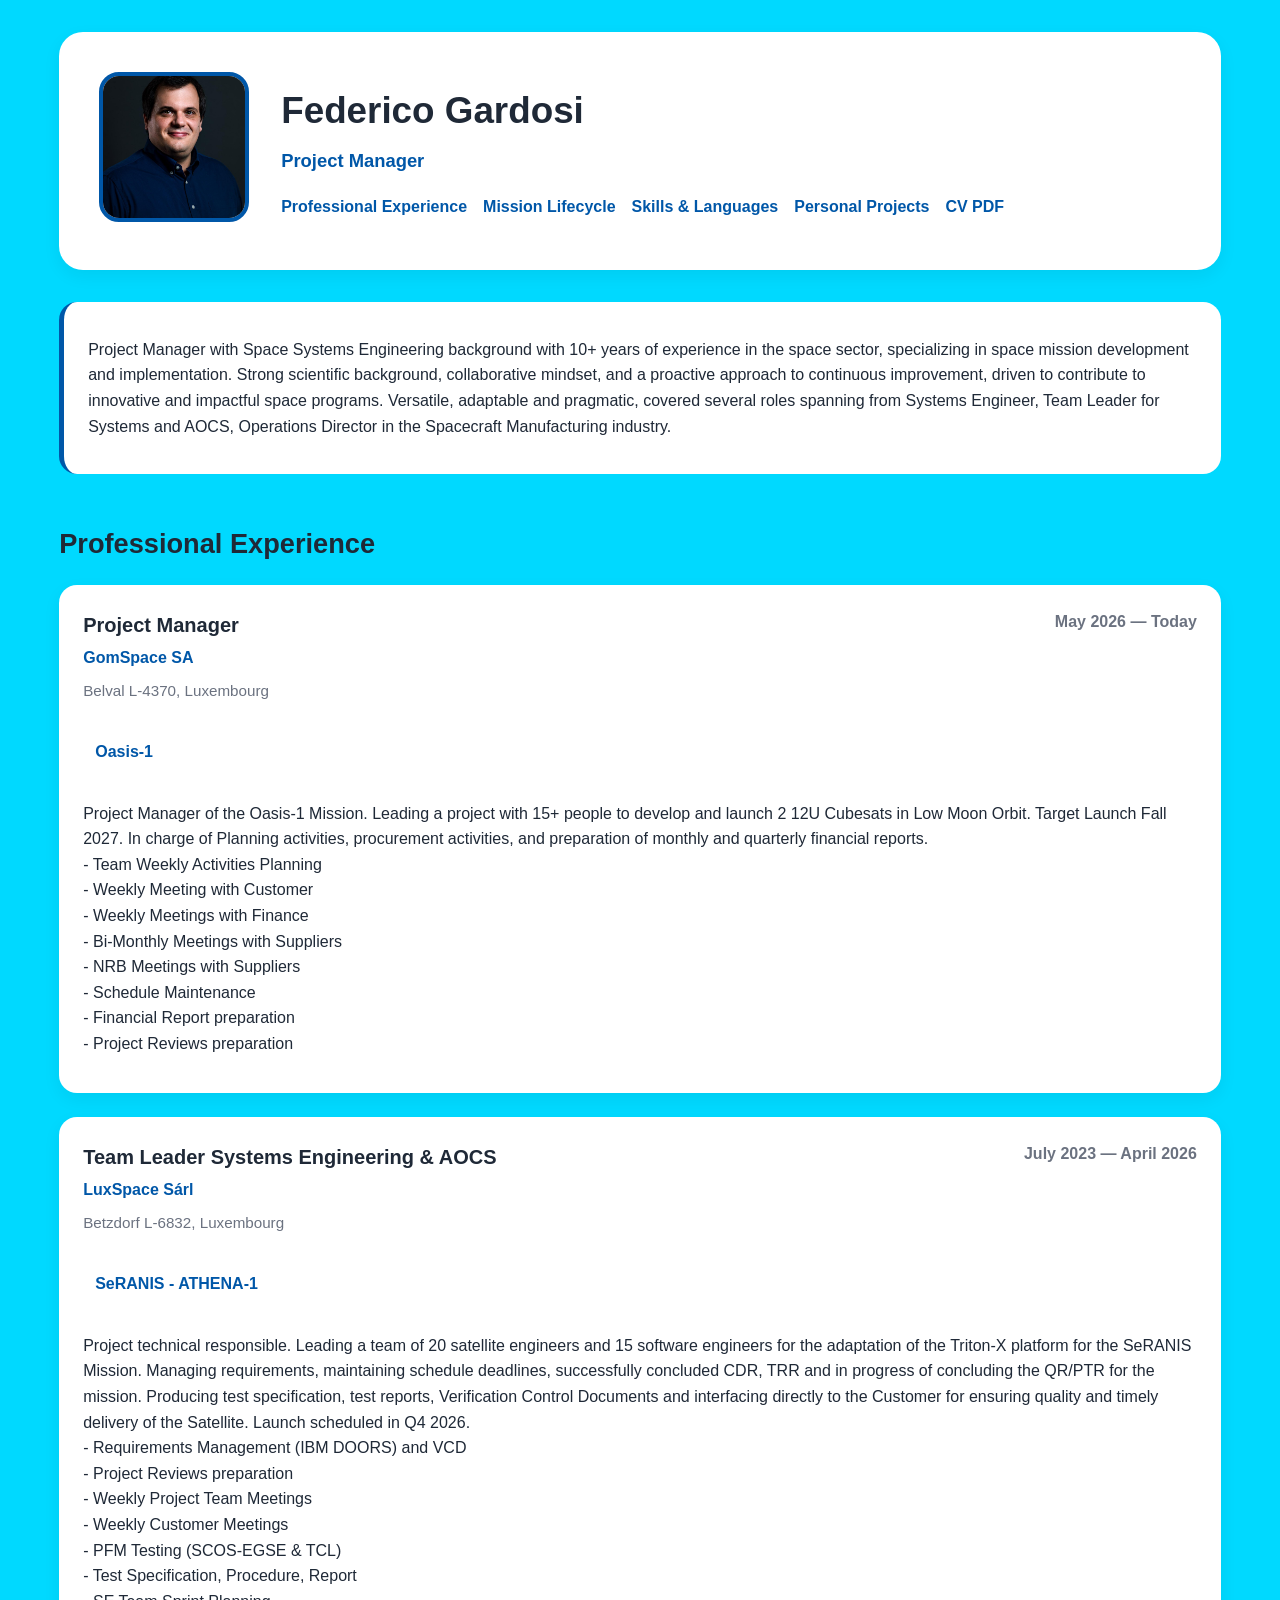
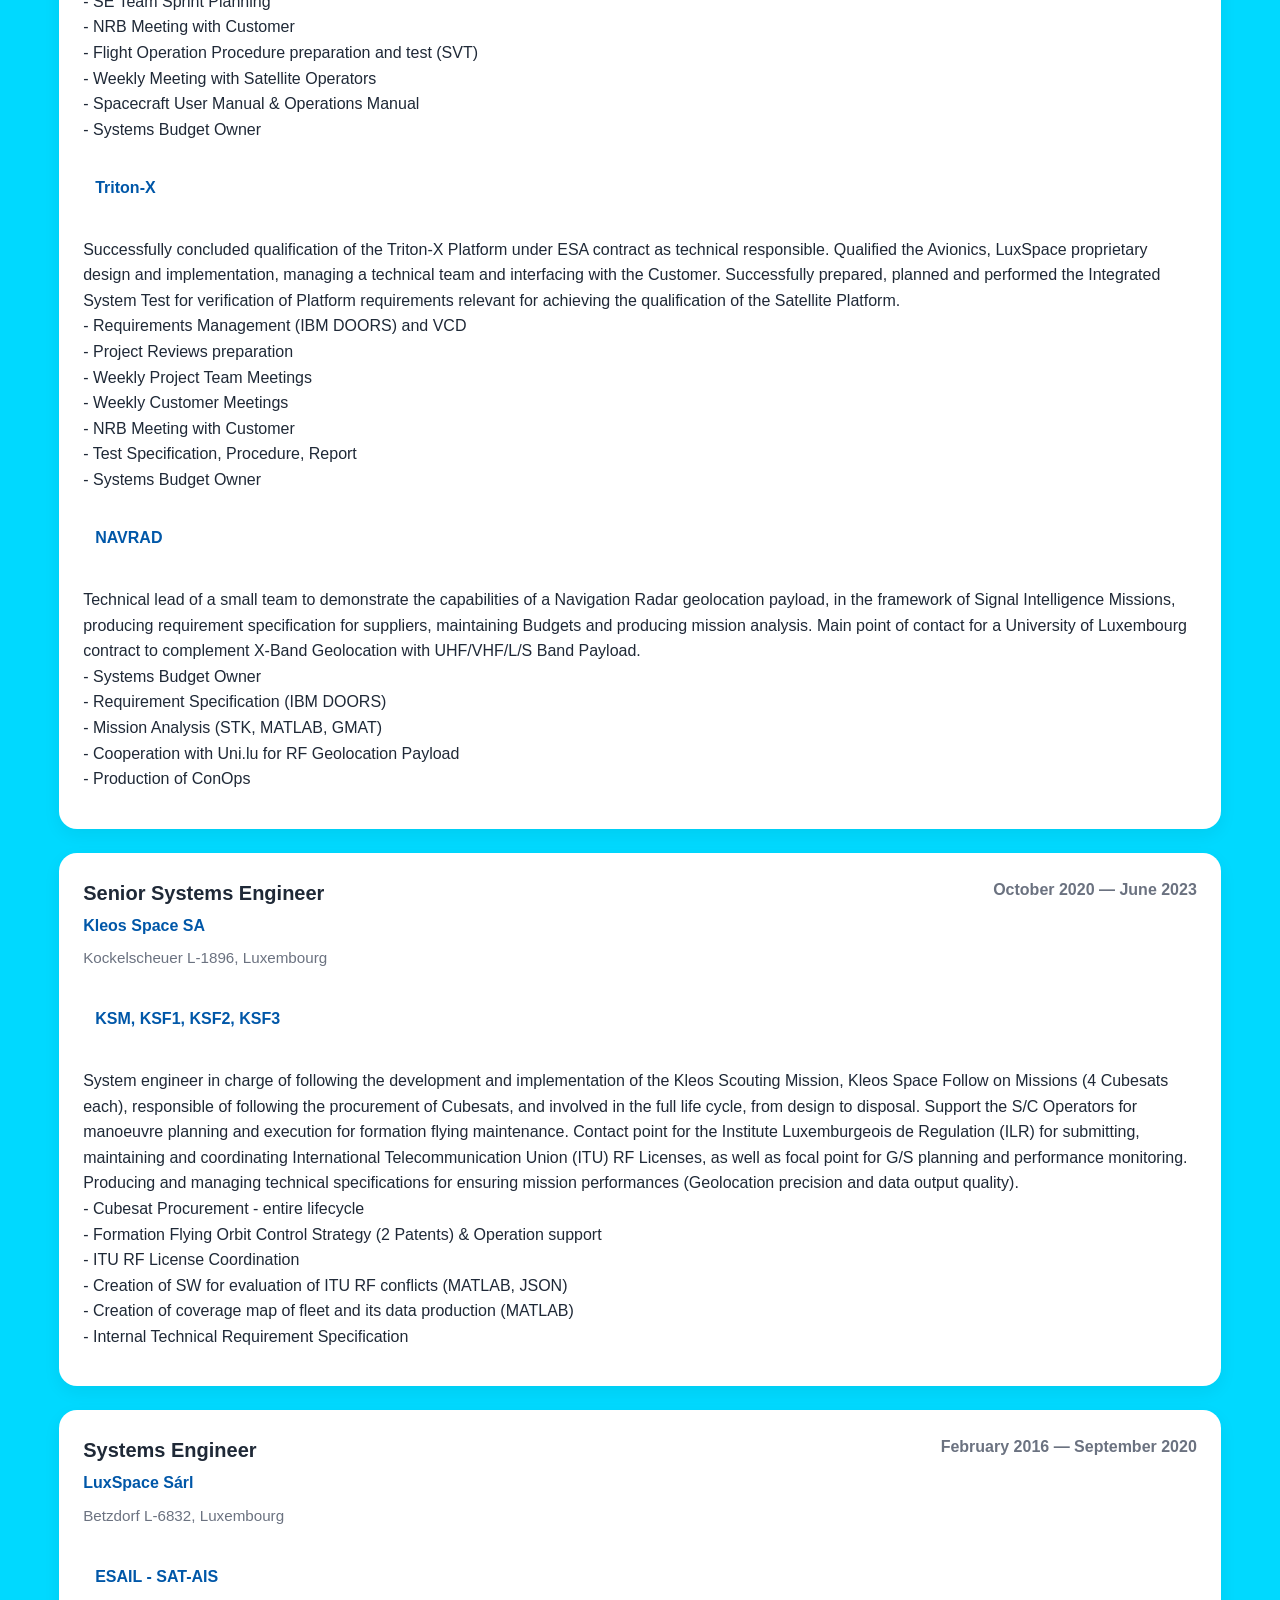
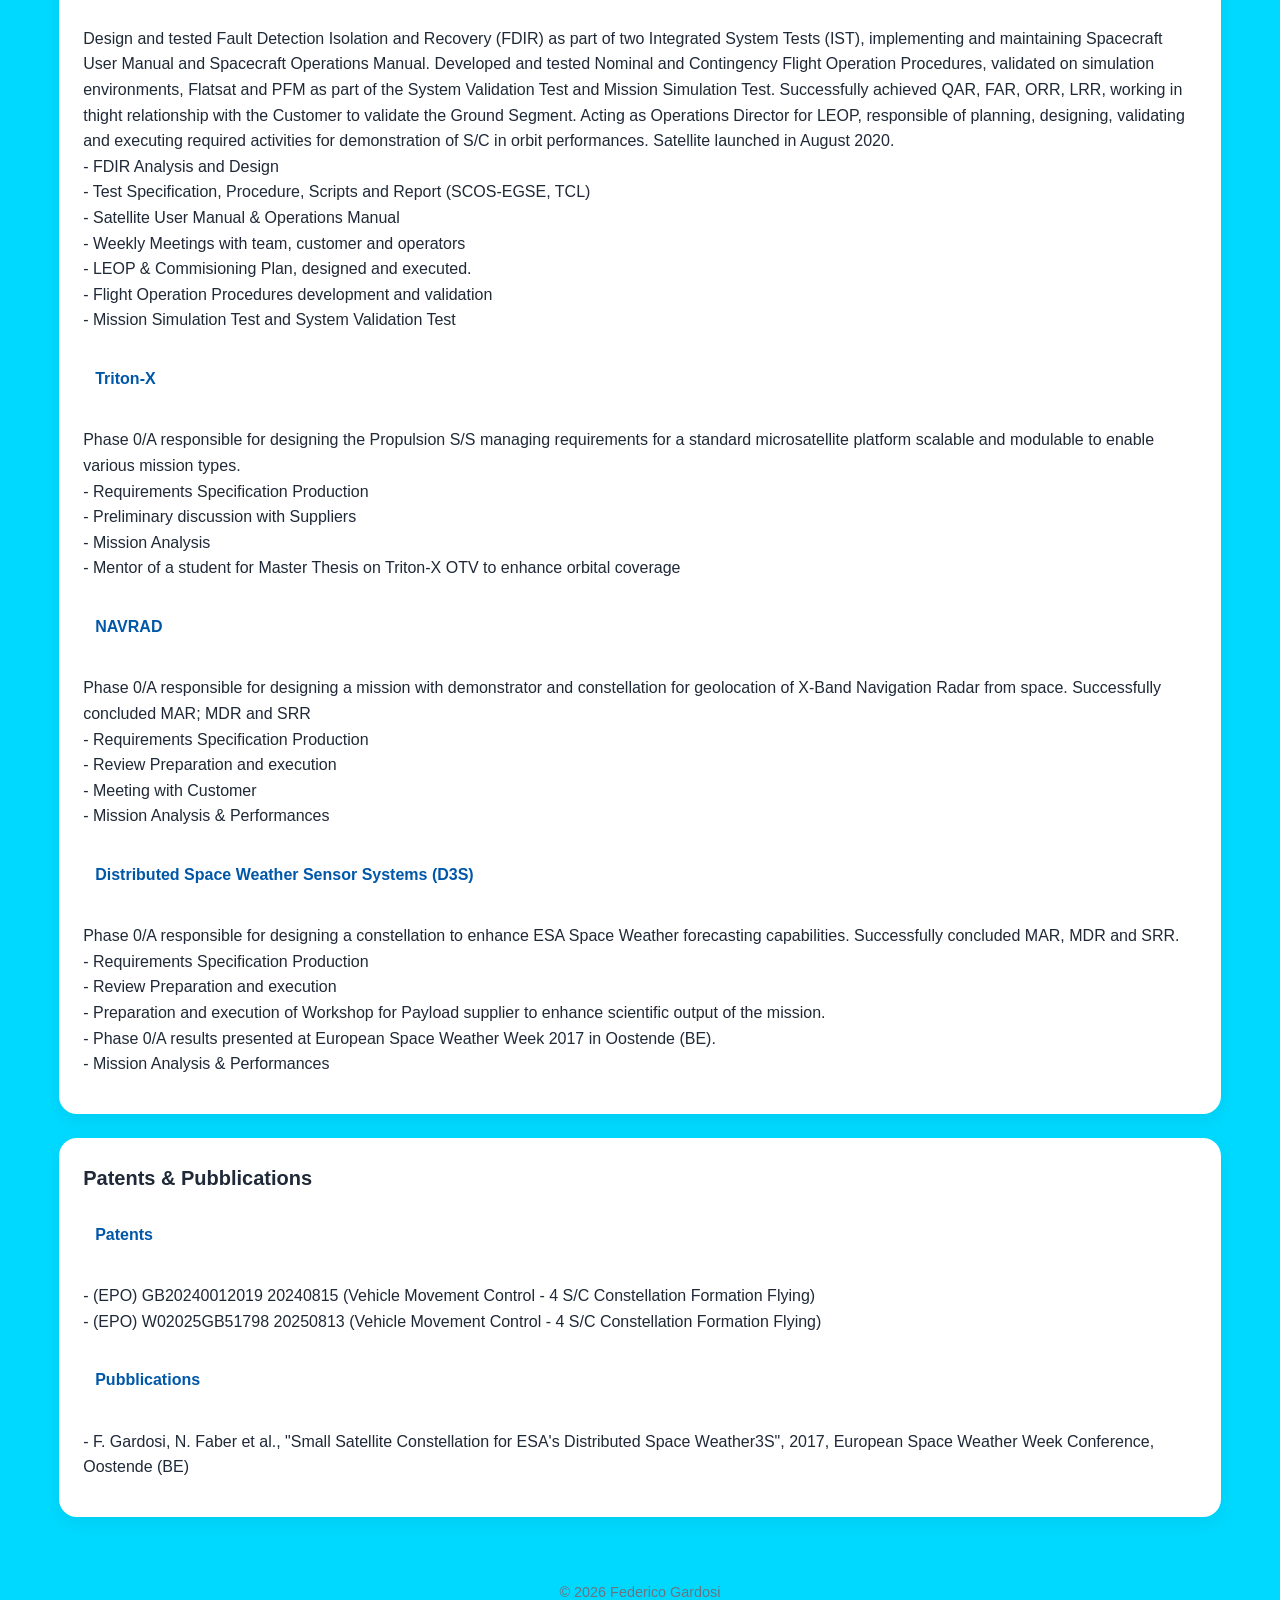
==== index.html @ 6c4aa0f2 "Updated PDF" ====
<!DOCTYPE html>
<html lang="en">
<head>
    <meta charset="UTF-8" />
    <meta name="viewport" content="width=device-width, initial-scale=1.0" />
    <title>Federico Gardosi | Portfolio</title>
    <link rel="stylesheet" href="css/style.css" />
    <!-- Google tag (gtag.js) -->
    <script async src="https://www.googletagmanager.com/gtag/js?id=G-HKT4KPR99Y"></script>
    <script>
    window.dataLayer = window.dataLayer || [];
    function gtag(){dataLayer.push(arguments);}
    gtag('js', new Date());

    gtag('config', 'G-HKT4KPR99Y');
    </script>
</head>
<body>

    <main class="container">

        <!-- HEADER / HERO -->
        <header class="hero">
            <div class="hero-photo">
                <img src="assets/images/profile.jpeg" alt="Foto profilo Federico Gardosi">
            </div>

            <div class="hero-text">
                <h1>Federico Gardosi</h1>
                <p class="job-title">Project Manager</p>

                <div class="hero-links">
                    <a href="#experience">Professional Experience</a>
                    <a href="blockdiagram.html">Mission Lifecycle</a>
                    <a href="sandl.html">Skills & Languages</a>
                    <a href="projects/projects.html">Personal Projects</a>
                    <a href="assets/pdf/FedericoGardosi_2026Sep.pdf">CV PDF</a>
                </div>
            </div>
        </header>

        <!-- BREVE INTRO (opzionale) -->
        <section class="intro">
            <p>
                Project Manager with Space Systems Engineering background with 10+ years of experience in the space sector, 
                specializing in space mission development and implementation. Strong scientific background, collaborative mindset,
                and a proactive approach to continuous improvement, driven to contribute to innovative and impactful space programs.
                Versatile, adaptable and pragmatic, covered several roles spanning from Systems Engineer, Team Leader for Systems and AOCS,
                Operations Director in the Spacecraft Manufacturing industry.
            </p>
        </section>

        <!-- ESPERIENZA -->
        <section id="experience">
            <h2>Professional Experience</h2>

            <!-- TEMPLATE DA DUPLICARE -->
            <article class="experience-card">
                <div class="exp-header">
                    <div>
                        <h3>Project Manager</h3>
                        <p class="company">GomSpace SA</p>
                    </div>

                    <div class="exp-period">
                        May 2026 — Today
                    </div>
                </div>

                <p class="exp-location">Belval L-4370, Luxembourg</p>

                <div class="exp-project">
                    Oasis-1
                </div>

                <p class="exp-description">
                    Project Manager of the Oasis-1 Mission. Leading a project with 15+ people to develop and launch 2 12U Cubesats in Low Moon Orbit.
                    Target Launch Fall 2027. In charge of Planning activities, procurement activities, and preparation of monthly and quarterly
                    financial reports.<br>
                    - Team Weekly Activities Planning <br>
                    - Weekly Meeting with Customer <br>
                    - Weekly Meetings with Finance <br>
                    - Bi-Monthly Meetings with Suppliers <br>
                    - NRB Meetings with Suppliers <br>
                    - Schedule Maintenance <br>
                    - Financial Report preparation <br>
                    - Project Reviews preparation <br>
                </p>

            </article>
            <!-- FINE TEMPLATE -->

            <!-- TEMPLATE DA DUPLICARE -->
            <article class="experience-card">
                <div class="exp-header">
                    <div>
                        <h3>Team Leader Systems Engineering & AOCS</h3>
                        <p class="company">LuxSpace Sárl</p>
                    </div>

                    <div class="exp-period">
                        July 2023 — April 2026
                    </div>
                </div>

                <p class="exp-location">Betzdorf L-6832, Luxembourg</p>
                
                <div class="exp-project">
                    SeRANIS - ATHENA-1
                </div>

                <p class="exp-description">
                    Project technical responsible. Leading a team of 20 satellite engineers and 15 software engineers for the adaptation
                    of the Triton-X platform for the SeRANIS Mission. Managing requirements, maintaining schedule deadlines, successfully
                    concluded CDR, TRR and in progress of concluding the QR/PTR for the mission. Producing test specification, test reports,
                    Verification Control Documents and interfacing directly to the Customer for ensuring quality and timely delivery of the Satellite.
                    Launch scheduled in Q4 2026. <br>
                    - Requirements Management (IBM DOORS) and VCD<br>
                    - Project Reviews preparation <br>
                    - Weekly Project Team Meetings <br>
                    - Weekly Customer Meetings <br>
                    - PFM Testing (SCOS-EGSE & TCL) <br>
                    - Test Specification, Procedure, Report <br>
                    - SE Team Sprint Planning <br>
                    - NRB Meeting with Customer <br>
                    - Flight Operation Procedure preparation and test (SVT)<br>
                    - Weekly Meeting with Satellite Operators<br>
                    - Spacecraft User Manual & Operations Manual<br>
                    - Systems Budget Owner <br>
                </p>

                <div class="exp-project">
                    Triton-X
                </div>

                <p class="exp-description">
                    Successfully concluded qualification of the Triton-X Platform under ESA contract as technical responsible. Qualified
                    the Avionics, LuxSpace proprietary design and implementation, managing a technical team and interfacing with the Customer.
                    Successfully prepared, planned and performed the Integrated System Test for verification of Platform requirements relevant for
                    achieving the qualification of the Satellite Platform.<br>
                    - Requirements Management (IBM DOORS) and VCD<br>
                    - Project Reviews preparation <br>
                    - Weekly Project Team Meetings <br>
                    - Weekly Customer Meetings <br>
                    - NRB Meeting with Customer <br>
                    - Test Specification, Procedure, Report <br>
                    - Systems Budget Owner <br>
                </p>

                <div class="exp-project">
                    NAVRAD
                </div>

                <p class="exp-description">
                    Technical lead of a small team to demonstrate the capabilities of a Navigation Radar geolocation payload, in the framework of
                    Signal Intelligence Missions, producing requirement specification for suppliers, maintaining Budgets and producing mission analysis.
                    Main point of contact for a University of Luxembourg contract to complement X-Band Geolocation with UHF/VHF/L/S Band Payload.<br>
                    - Systems Budget Owner <br>
                    - Requirement Specification (IBM DOORS)<br>
                    - Mission Analysis (STK, MATLAB, GMAT)<br>
                    - Cooperation with Uni.lu for RF Geolocation Payload <br>
                    - Production of ConOps <br>
                </p>

            </article>
            <!-- FINE TEMPLATE -->

            <!-- TEMPLATE DA DUPLICARE -->
            <article class="experience-card">
                <div class="exp-header">
                    <div>
                        <h3>Senior Systems Engineer</h3>
                        <p class="company">Kleos Space SA</p>
                    </div>

                    <div class="exp-period">
                        October 2020 — June 2023
                    </div>
                </div>

                <p class="exp-location">Kockelscheuer L-1896, Luxembourg</p>

                <div class="exp-project">
                    KSM, KSF1, KSF2, KSF3
                </div>

                <p class="exp-description">
                    System engineer in charge of following the development and implementation of the Kleos Scouting Mission,
                    Kleos Space Follow on Missions (4 Cubesats each), responsible of following the procurement of Cubesats, and involved in
                    the full life cycle, from design to disposal.
                    
                    Support the S/C Operators for manoeuvre planning and execution for formation flying maintenance.

                    Contact point for the Institute Luxemburgeois de Regulation (ILR) for submitting, maintaining and coordinating International
                    Telecommunication Union (ITU) RF Licenses, as well as focal point for G/S planning and performance monitoring.

                    Producing and managing technical specifications for ensuring mission performances (Geolocation precision and data output quality).<br>
                    - Cubesat Procurement - entire lifecycle<br>
                    - Formation Flying Orbit Control Strategy (2 Patents) & Operation support <br>
                    - ITU RF License Coordination<br>
                    - Creation of SW for evaluation of ITU RF conflicts (MATLAB, JSON)<br>
                    - Creation of coverage map of fleet and its data production (MATLAB)<br>
                    - Internal Technical Requirement Specification <br>
                </p>

            </article>
            <!-- FINE TEMPLATE -->

            <!-- TEMPLATE DA DUPLICARE -->
            <article class="experience-card">
                <div class="exp-header">
                    <div>
                        <h3>Systems Engineer</h3>
                        <p class="company">LuxSpace Sárl</p>
                    </div>

                    <div class="exp-period">
                        February 2016 — September 2020
                    </div>
                </div>

                <p class="exp-location">Betzdorf L-6832, Luxembourg</p>

                <div class="exp-project">
                    ESAIL - SAT-AIS
                </div>

                <p class="exp-description">
                    Design and tested Fault Detection Isolation and Recovery (FDIR) as part of two Integrated System Tests (IST),
                    implementing and maintaining Spacecraft User Manual and Spacecraft Operations Manual. Developed and tested Nominal
                    and Contingency Flight Operation Procedures, validated on simulation environments, Flatsat and PFM as part of the
                    System Validation Test and Mission Simulation Test.

                    Successfully achieved QAR, FAR, ORR, LRR, working in thight relationship with the Customer to validate the
                    Ground Segment.

                    Acting as Operations Director for LEOP, responsible of planning, designing, validating and executing required
                    activities for demonstration of S/C in orbit performances. Satellite launched in August 2020.<br>
                    - FDIR Analysis and Design<br>
                    - Test Specification, Procedure, Scripts and Report (SCOS-EGSE, TCL)<br>
                    - Satellite User Manual & Operations Manual<br>
                    - Weekly Meetings with team, customer and operators<br>
                    - LEOP & Commisioning Plan, designed and executed.<br>
                    - Flight Operation Procedures development and validation<br>
                    - Mission Simulation Test and System Validation Test<br>
                </p>
                
                <div class="exp-project">
                    Triton-X
                </div>

                <p class="exp-description">
                    Phase 0/A responsible for designing the Propulsion S/S managing requirements for a standard microsatellite platform
                    scalable and modulable to enable various mission types.<br>
                    - Requirements Specification Production<br>
                    - Preliminary discussion with Suppliers<br>
                    - Mission Analysis <br>
                    - Mentor of a student for Master Thesis on Triton-X OTV to enhance orbital coverage<br>
                </p>

                <div class="exp-project">
                    NAVRAD
                </div>

                <p class="exp-description">
                    Phase 0/A responsible for designing a mission with demonstrator and constellation for geolocation of X-Band Navigation
                    Radar from space. Successfully concluded MAR; MDR and SRR<br>
                    - Requirements Specification Production<br>
                    - Review Preparation and execution <br>
                    - Meeting with Customer<br>
                    - Mission Analysis & Performances<br>
                </p>

                <div class="exp-project">
                    Distributed Space Weather Sensor Systems (D3S)
                </div>

                <p class="exp-description">
                    Phase 0/A responsible for designing a constellation to enhance ESA Space Weather forecasting capabilities.
                    Successfully concluded MAR, MDR and SRR.<br>
                    - Requirements Specification Production<br>
                    - Review Preparation and execution <br>
                    - Preparation and execution of Workshop for Payload supplier to enhance scientific output of the mission. <br>
                    - Phase 0/A results presented at European Space Weather Week 2017 in Oostende (BE).<br>
                    - Mission Analysis & Performances<br>
                </p>

            </article>
            <!-- FINE TEMPLATE -->


            <article class="experience-card">
                <div class="exp-header">
                    <div>
                        <h3>Patents & Pubblications</h3>
                    </div>
                </div>
                <div class="exp-project">
                    Patents
                </div>

                <p class="exp-description">
                    - (EPO) GB20240012019 20240815 (Vehicle Movement Control - 4 S/C Constellation Formation Flying) <br>
                    - (EPO) W02025GB51798 20250813 (Vehicle Movement Control - 4 S/C Constellation Formation Flying) <br>
                </p>
                <div class="exp-project">
                    Pubblications
                </div>

                <p class="exp-description">
                    - F. Gardosi, N. Faber et al., "Small Satellite Constellation for ESA's Distributed Space Weather3S", 2017, European Space Weather Week Conference,
                    Oostende (BE) <br>
                </p>

                </article>
            <!-- FINE TEMPLATE -->

        </section>

        <footer class="footer">
            <p>© 2026 Federico Gardosi</p>
        </footer>

    </main>

</body>
</html>
---- css/style.css ----
/* =========================
   VARIABLES
========================= */
:root {
    --bg: #f5f7fa;
    --surface: #ffffff;
    --text: #1f2937;
    --text-light: #6b7280;
    --primary: #0057a8;
    --border: #e5e7eb;
    --radius: 18px;
    --shadow: 0 6px 18px rgba(0,0,0,0.06);
    --max-width: 1200px;
}

/* =========================
   RESET
========================= */
* {
    box-sizing: border-box;
}

body {
    margin: 0;
    font-family: Inter, Segoe UI, sans-serif;
    background:linear-gradient(
        180deg,
        #eef4fb 0%,
        #f8fafc 100%
    );
    color: var(--text);
    line-height: 1.6;
}

/* =========================
   LAYOUT
========================= */
.container {
    max-width: var(--max-width);
    margin: 0 auto;
    padding: 2rem 1.2rem 4rem;
}

/* =========================
   HERO
========================= */
.hero {
    display: flex;
    align-items: center;
    gap: 2rem;
    background: var(--surface);
    padding: 40px;
    border-radius: 24px;
    box-shadow: var(--shadow);
}

.hero-photo img {
    width: 150px;
    height: 150px;
    object-fit: cover;
    border-radius: 20px;
    border: 4px solid var(--primary);
}

.hero-text h1 {
    margin: 0;
    font-size: 2.3rem;
}

.job-title {
    margin-top: 0.35rem;
    font-size: 1.15rem;
    color: var(--primary);
    font-weight: 600;
}

.hero-links {
    margin-top: 1rem;
    display: flex;
    gap: 1rem;
    flex-wrap: wrap;
}

.hero-links a {
    text-decoration: none;
    color: var(--primary);
    font-weight: 600;
}

.hero-links a:hover {
    text-decoration: underline;
}

/* =========================
   INTRO
========================= */
.intro {
    margin: 2rem 0;
    padding: 1.2rem 1.5rem;
    background: var(--surface);
    border-radius: var(--radius);
    border-left: 5px solid var(--primary);
}

/* =========================
   SECTION TITLES
========================= */
section h2 {
    margin-top: 3rem;
    margin-bottom: 1.2rem;
    font-size: 1.7rem;
}

/* =========================
   EXPERIENCE CARD
========================= */
.experience-card {
    background: var(--surface);
    padding: 1.5rem;
    border-radius: var(--radius);
    box-shadow: var(--shadow);
    margin-bottom: 1.5rem;
}

.exp-header {
    display: flex;
    justify-content: space-between;
    align-items: flex-start;
    gap: 1rem;
    margin-bottom: 0.5rem;
}

.exp-header h3 {
    margin: 0;
    font-size: 1.25rem;
}

.company {
    margin: 0.25rem 0 0;
    color: var(--primary);
    font-weight: 600;
}

.exp-period {
    white-space: nowrap;
    color: var(--text-light);
    font-weight: 600;
}

.exp-location {
    margin: 0 0 1rem;
    color: var(--text-light);
    font-size: 0.95rem;
}

.exp-description {
    margin-bottom: 0.8rem;
}

.exp-project {
    display: inline-block;
    background: var(--primary-light);
    color: var(--primary);
    padding: 4px 12px;
    border-radius: 20px;
    font-weight: 600;
    margin: 1rem 0;
}

.exp-list {
    margin: 0;
    padding-left: 1.2rem;
}

.exp-list li {
    margin-bottom: 0.35rem;
}

/* =========================
   MISSION LIFECYCLE
========================= */

.phase-group h3{
    margin-bottom:5px;
}

.phase-group span{
    color:var(--text-light);
    font-size:0.9rem;
}

/* ==========================================
   MISSION TIMELINE
========================================== */

/* =========================
   SKILLS
========================= */

.skill-row{

    display:flex;

    justify-content:space-between;

    align-items:center;

    background:var(--surface);

    padding:14px 20px;

    margin-bottom:12px;

    border-radius:12px;

    box-shadow:var(--shadow);

}

.skill-name{

    font-weight:600;

}

.skill-level{

    display:flex;

    gap:8px;

}

.dot{

    width:14px;

    height:14px;

    border-radius:50%;

    border:2px solid var(--primary);

}

.dot.filled{

    background:var(--primary);

}

/* =====================================
   MISSION TIMELINE
===================================== */

.timeline-wrapper{

    overflow-x:auto;

    padding-bottom:10px;

    overflow-x:auto;

    -webkit-overflow-scrolling:touch;

}

/* ==========================================
   SKILLS PAGE
========================================== */

.skills-section{

    margin-top:40px;
    margin-bottom:50px;

}

.skills-section h2{

    color:var(--primary);
    margin-bottom:20px;

}

.skill-row{

    display:flex;
    justify-content:space-between;
    align-items:center;

    background:var(--surface);

    padding:14px 20px;

    margin-bottom:12px;

    border-radius:12px;

    box-shadow:var(--shadow);

}

.skill-name{

    font-weight:600;

}

.skill-level{

    display:flex;
    gap:8px;

}

.dot{

    width:14px;
    height:14px;

    border-radius:50%;

    border:2px solid var(--primary);

}

.dot.filled{

    background:var(--primary);

}

/* =====================================
   TIMELINE
===================================== */

.timeline{

    margin-top:50px;

    min-width:1200px;

}

/* ---------- PHASES ---------- */

.timeline>.phase{

    display:inline-block;

    background:#dbeafe;

    padding:15px;

    border-radius:12px;

    font-weight:700;

    text-align:center;

}

.phase0{

    width:26%;

}

.phaseBC{

    width:16%;

}

.phaseD{

    width:38%;

}

.phaseE{

    width:18%;

}

/* ---------- MILESTONES ---------- */

.milestones{

    display:grid;

    grid-template-columns:repeat(13,1fr);

    gap:10px;

    margin:20px 0 35px;

    white-space:nowrap;

}

.milestones div{

    background:white;

    border-radius:10px;

    padding:15px 5px;

    text-align:center;

    font-weight:600;

    box-shadow:var(--shadow);

}

/* ---------- ONE MISSION ---------- */

.mission-name{

    font-weight:600;

    margin-top:18px;

    margin-bottom:6px;

}

/* timeline */

.mission-track{

    display:grid;

    grid-template-columns:repeat(13,1fr);

    gap:10px;

    margin-bottom:22px;

}

/* colored bar */

.mission-bar{

    height:18px;

    background:#4CAF50;

    border-radius:10px;

}

/* =========================
   MISSIONS
========================= */

/* ==========================================
   PERSONAL PROJECTS
========================================== */

.projects-grid{

    display:grid;

    grid-template-columns:repeat(3,1fr);

    gap:24px;

    margin-top:40px;

}

.project-card img{

    width:100%;

    height:180px;

    object-fit:cover;

    display:block;

}

.project-card:hover{

    transform:translateY(-6px);

    box-shadow:0 12px 28px rgba(0,0,0,.12);

}

.project-card img{

    width:100%;

    height:220px;

    object-fit:cover;

}

/* ==========================================
   PROJECT IMAGES
========================================== */

.project-image{

    display:block;

    max-width:100%;

    height:auto;

    border-radius:14px;

    box-shadow:var(--shadow);

    margin:25px auto;

}

.project-image.large{

    width:100%;

}

.project-image.medium{

    width:70%;

}

.project-image.small{

    width:40%;

}

.project-content{

    padding:18px;

}

.project-content h2{

    margin-top:0;

    margin-bottom:12px;

    color:var(--primary);

}

.project-content p{

    margin:0;

    color:var(--text-light);

}

/* =========================
   FOOTER
========================= */
.footer {
    margin-top: 4rem;
    text-align: center;
    color: var(--text-light);
    font-size: 0.9rem;
}

/* =========================
   MOBILE
========================= */
@media (max-width: 700px) {
    .hero {
        flex-direction: column;
        text-align: center;
    }

    .hero-links {
        justify-content: center;
    }

    .exp-header {
        flex-direction: column;
        align-items: flex-start;
    }

    .projects-grid{

        grid-template-columns:1fr;

    }
}

body{
    background:rgb(0, 217, 255);
}
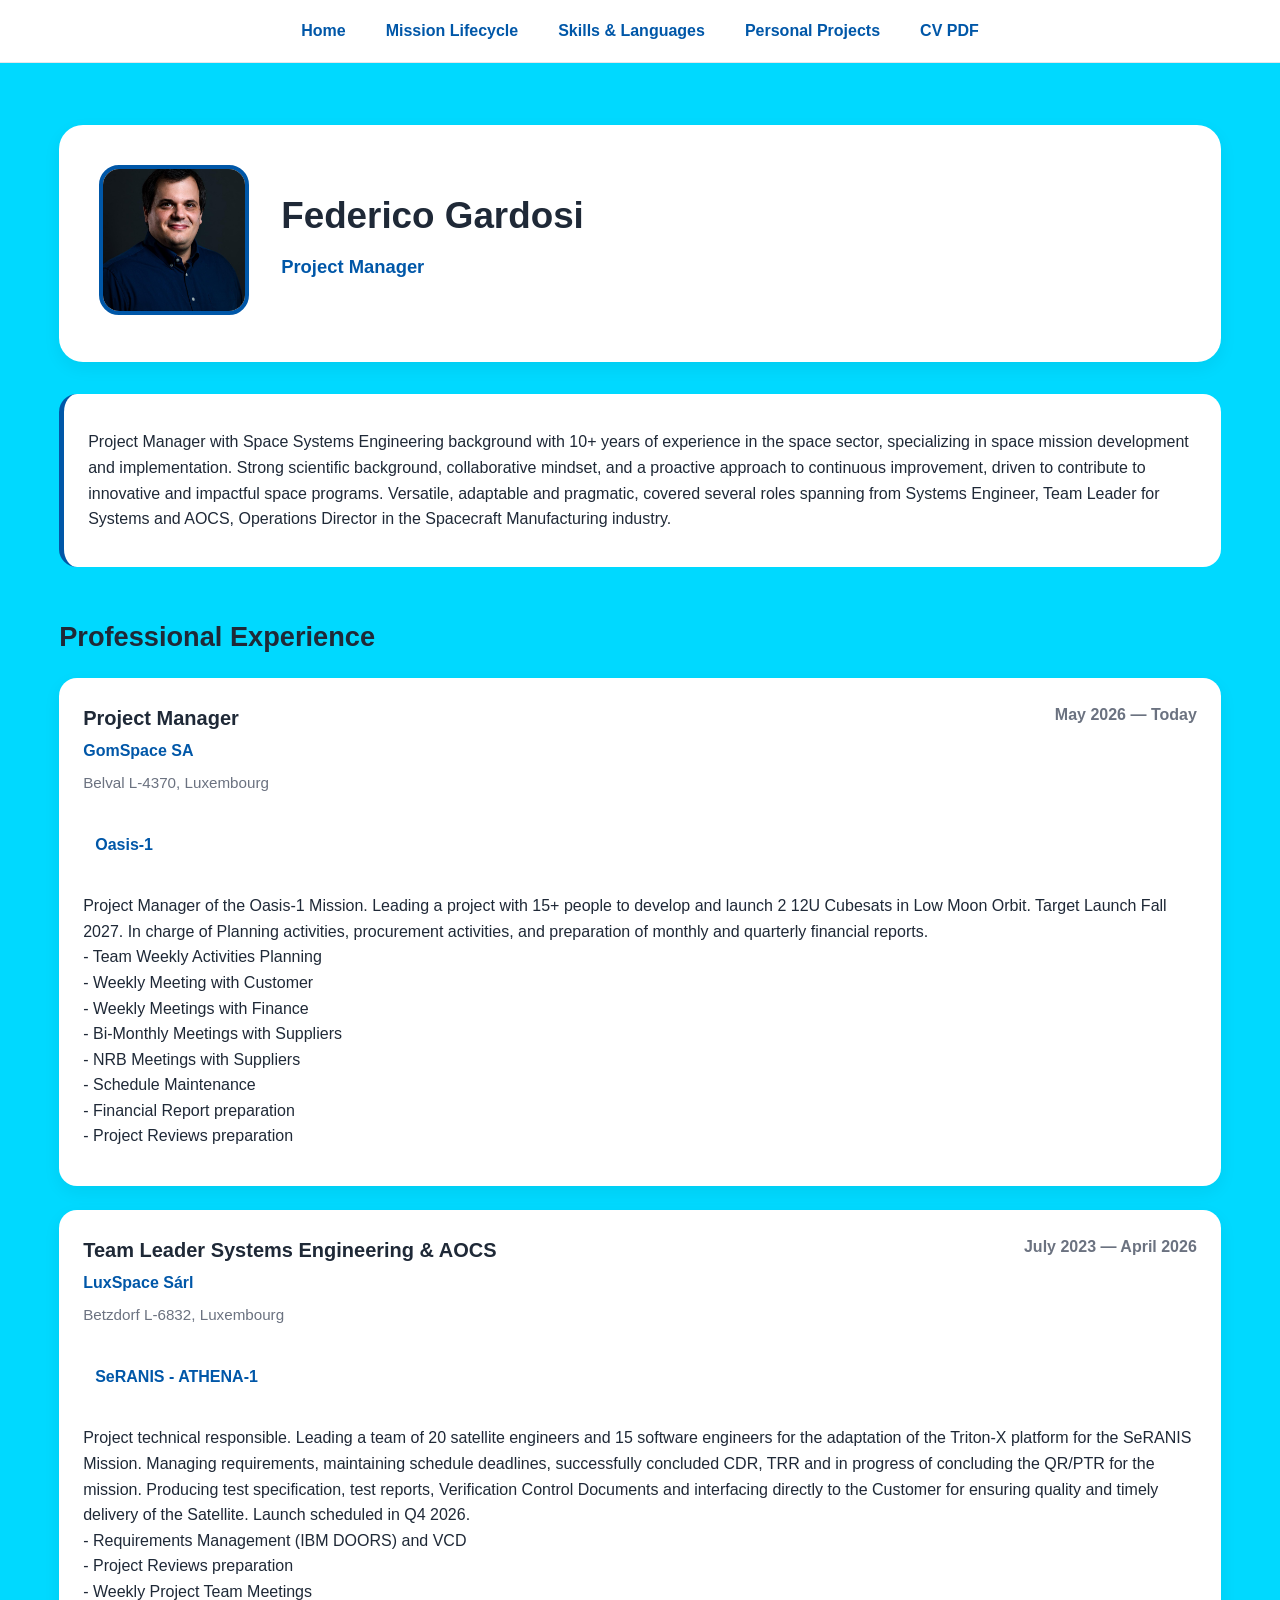
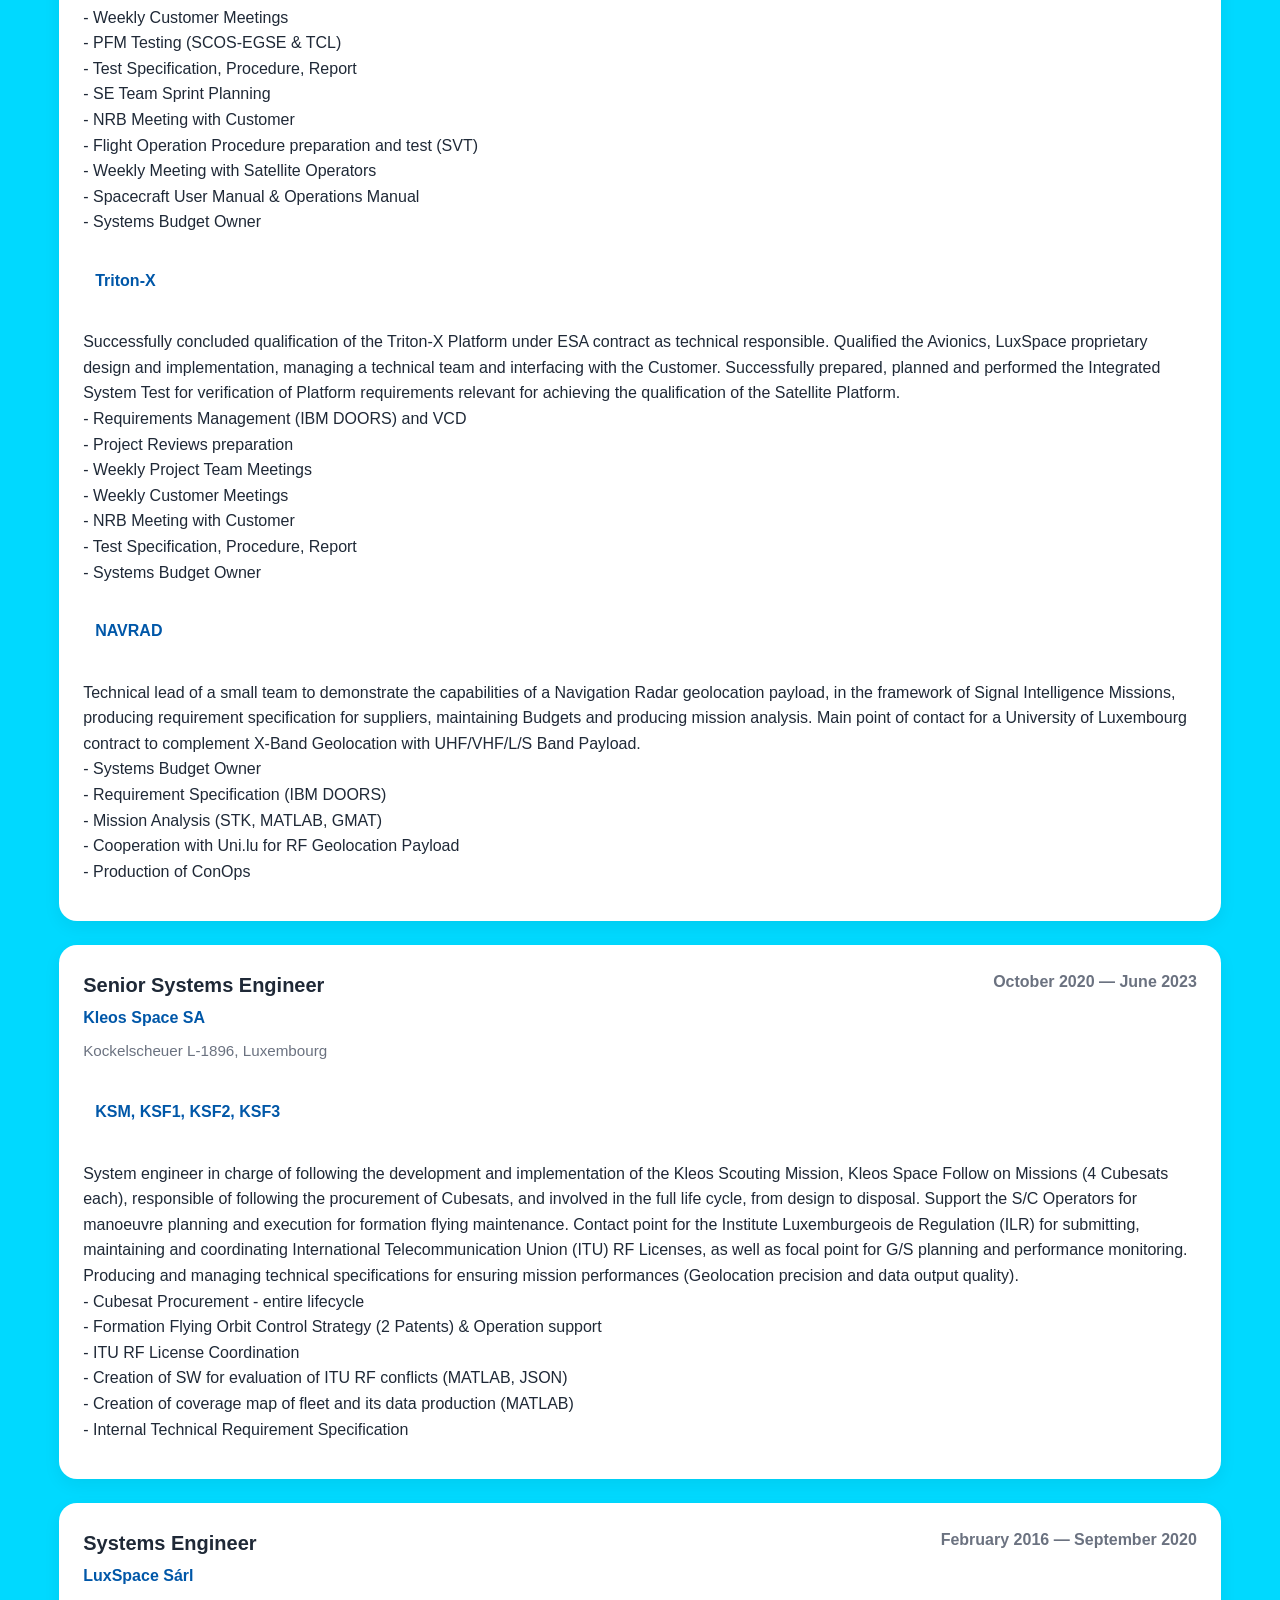
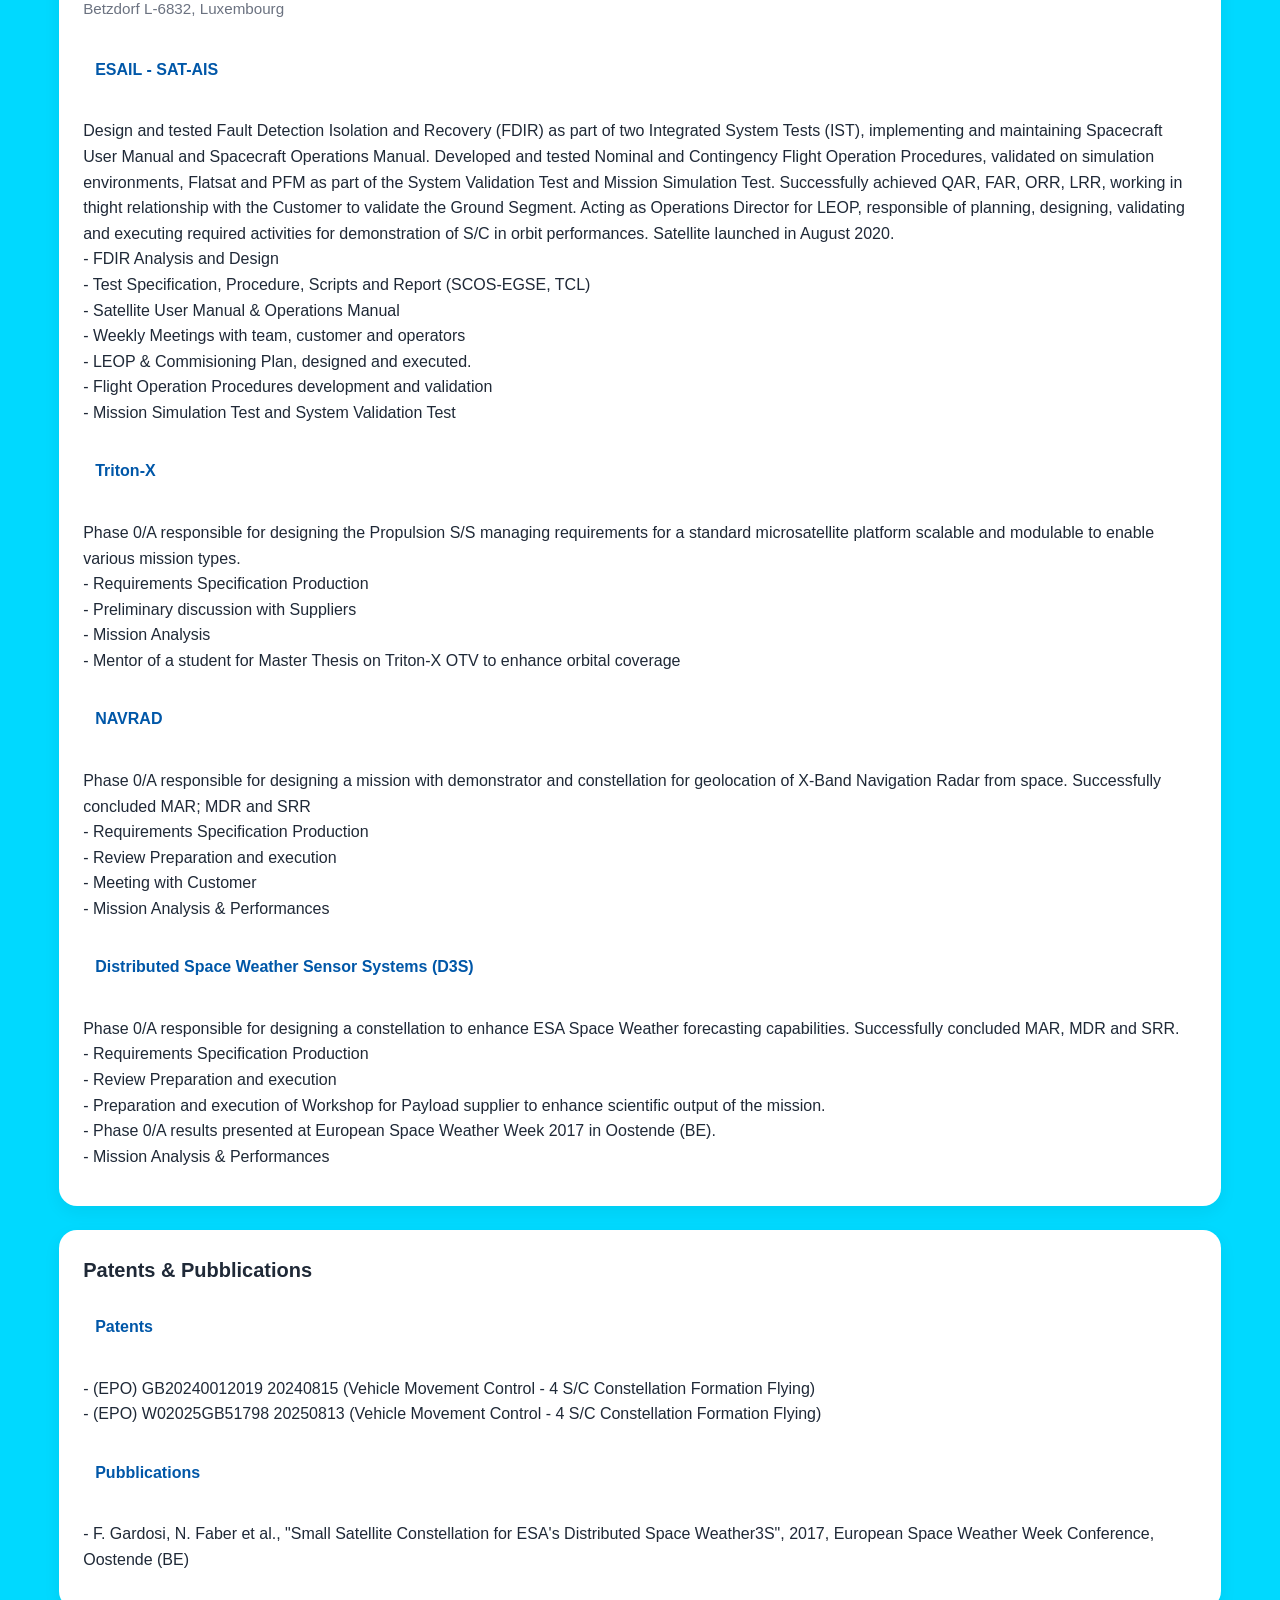
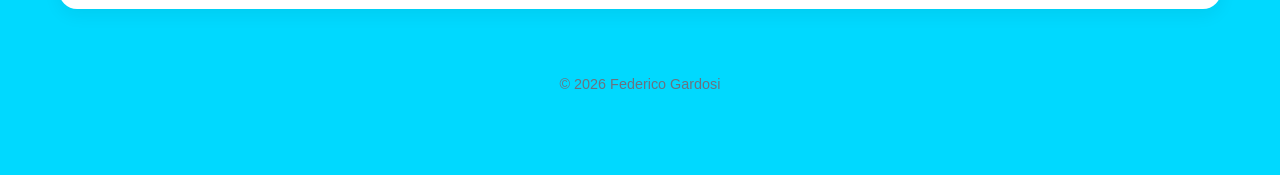
==== commit efab2165: "Updated home" ====
--- a/index.html
+++ b/index.html
@@ -17,6 +17,15 @@
 </head>
 <body>
 
+    <nav class="topnav">
+    <a href="index.html">Home</a>
+    <a href="blockdiagram.html">Mission Lifecycle</a>
+    <a href="sandl.html">Skills & Languages</a>
+    <a href="projects/projects.html">Personal Projects</a>
+    <a href="assets/pdf/FedericoGardosi_2026Sep.pdf" target="_blank">CV PDF</a>
+
+</nav>
+
     <main class="container">
 
         <!-- HEADER / HERO -->
@@ -28,14 +37,6 @@
             <div class="hero-text">
                 <h1>Federico Gardosi</h1>
                 <p class="job-title">Project Manager</p>
-
-                <div class="hero-links">
-                    <a href="#experience">Professional Experience</a>
-                    <a href="blockdiagram.html">Mission Lifecycle</a>
-                    <a href="sandl.html">Skills & Languages</a>
-                    <a href="projects/projects.html">Personal Projects</a>
-                    <a href="assets/pdf/FedericoGardosi_2026Sep.pdf">CV PDF</a>
-                </div>
             </div>
         </header>
 
--- a/css/style.css
+++ b/css/style.css
@@ -51,6 +51,7 @@
     background: var(--surface);
     padding: 40px;
     border-radius: 24px;
+    margin-top:30px;
     box-shadow: var(--shadow);
 }
 
@@ -100,6 +101,52 @@
     background: var(--surface);
     border-radius: var(--radius);
     border-left: 5px solid var(--primary);
+}
+
+/* ==========================================
+   TOP NAVIGATION
+========================================== */
+
+.topnav{
+
+    display:flex;
+
+    justify-content:center;
+
+    align-items:center;
+
+    gap:40px;
+
+    padding:18px 30px;
+
+    background:white;
+
+    border-bottom:1px solid var(--border);
+
+    position:sticky;
+
+    top:0;
+
+    z-index:1000;
+
+}
+
+.topnav a{
+
+    text-decoration:none;
+
+    color:var(--primary);
+
+    font-weight:600;
+
+    transition:.2s;
+
+}
+
+.topnav a:hover{
+
+    color:#003f7f;
+
 }
 
 /* =========================
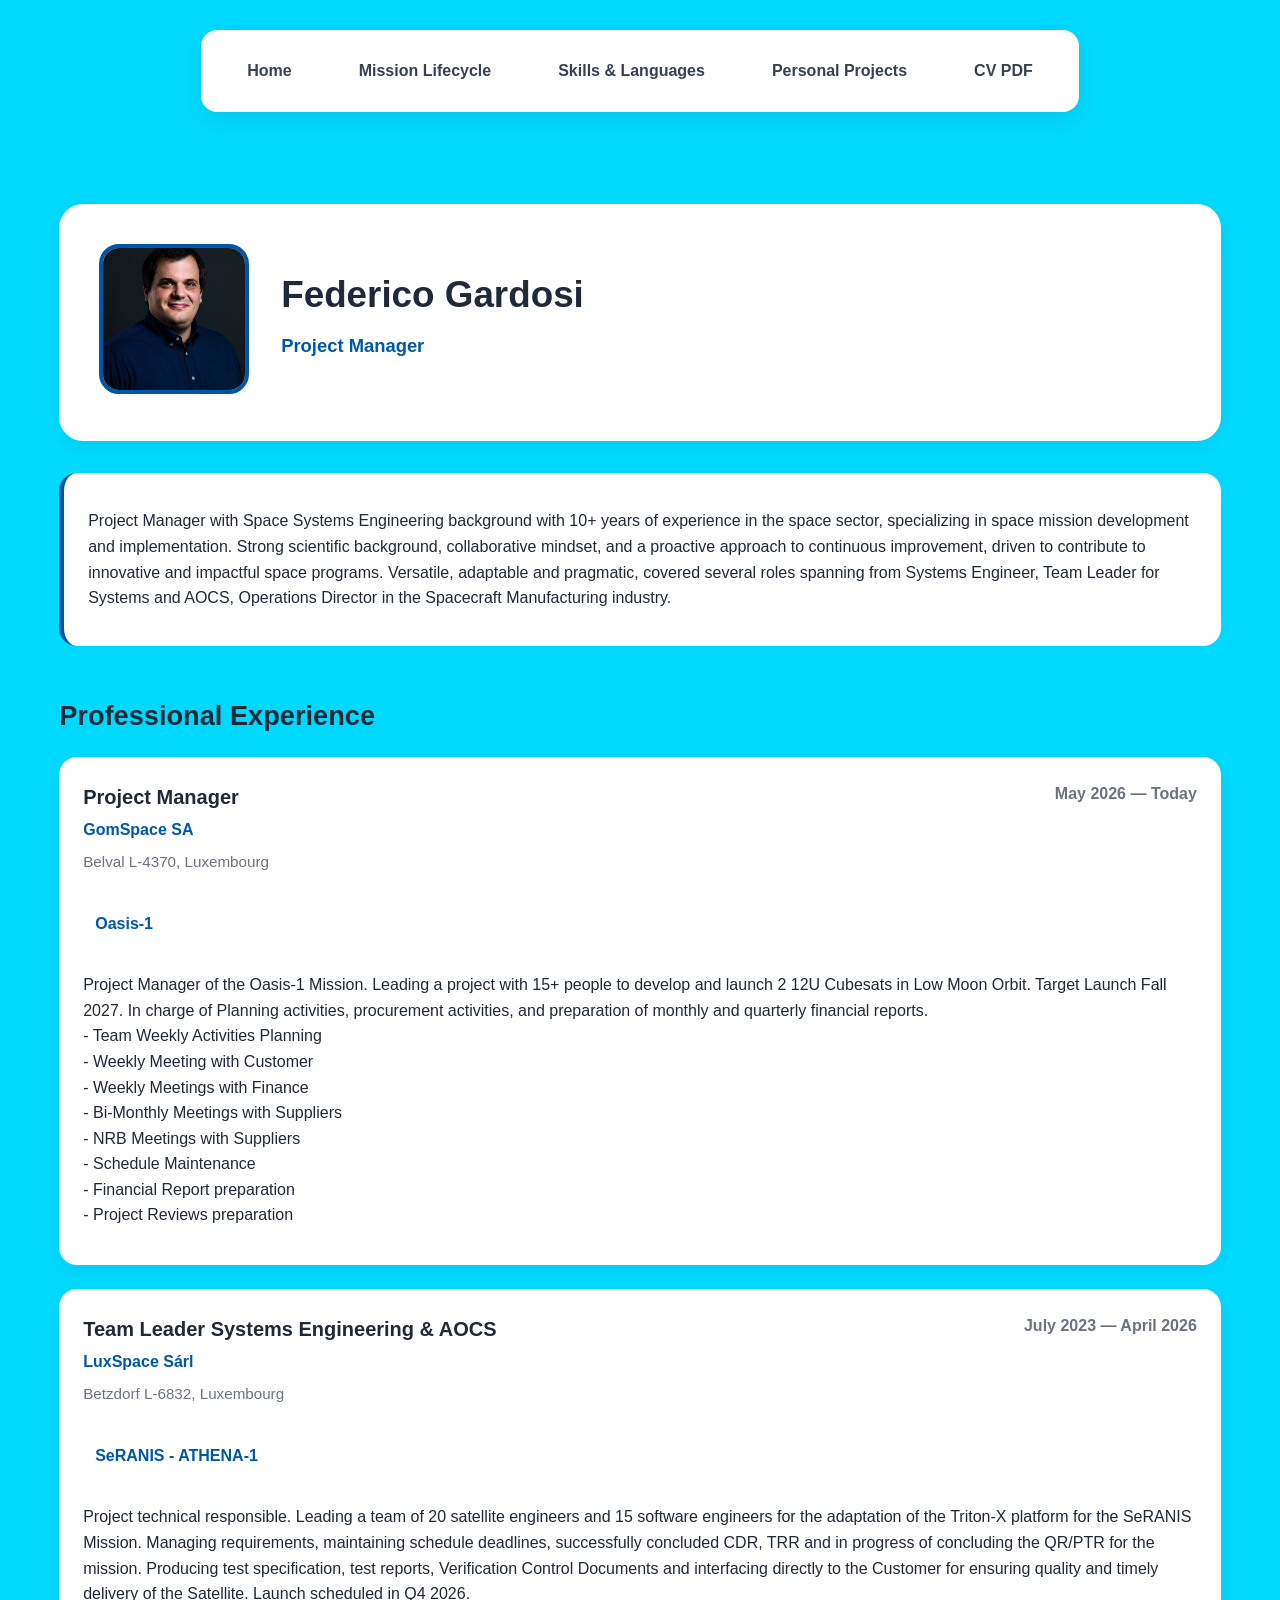
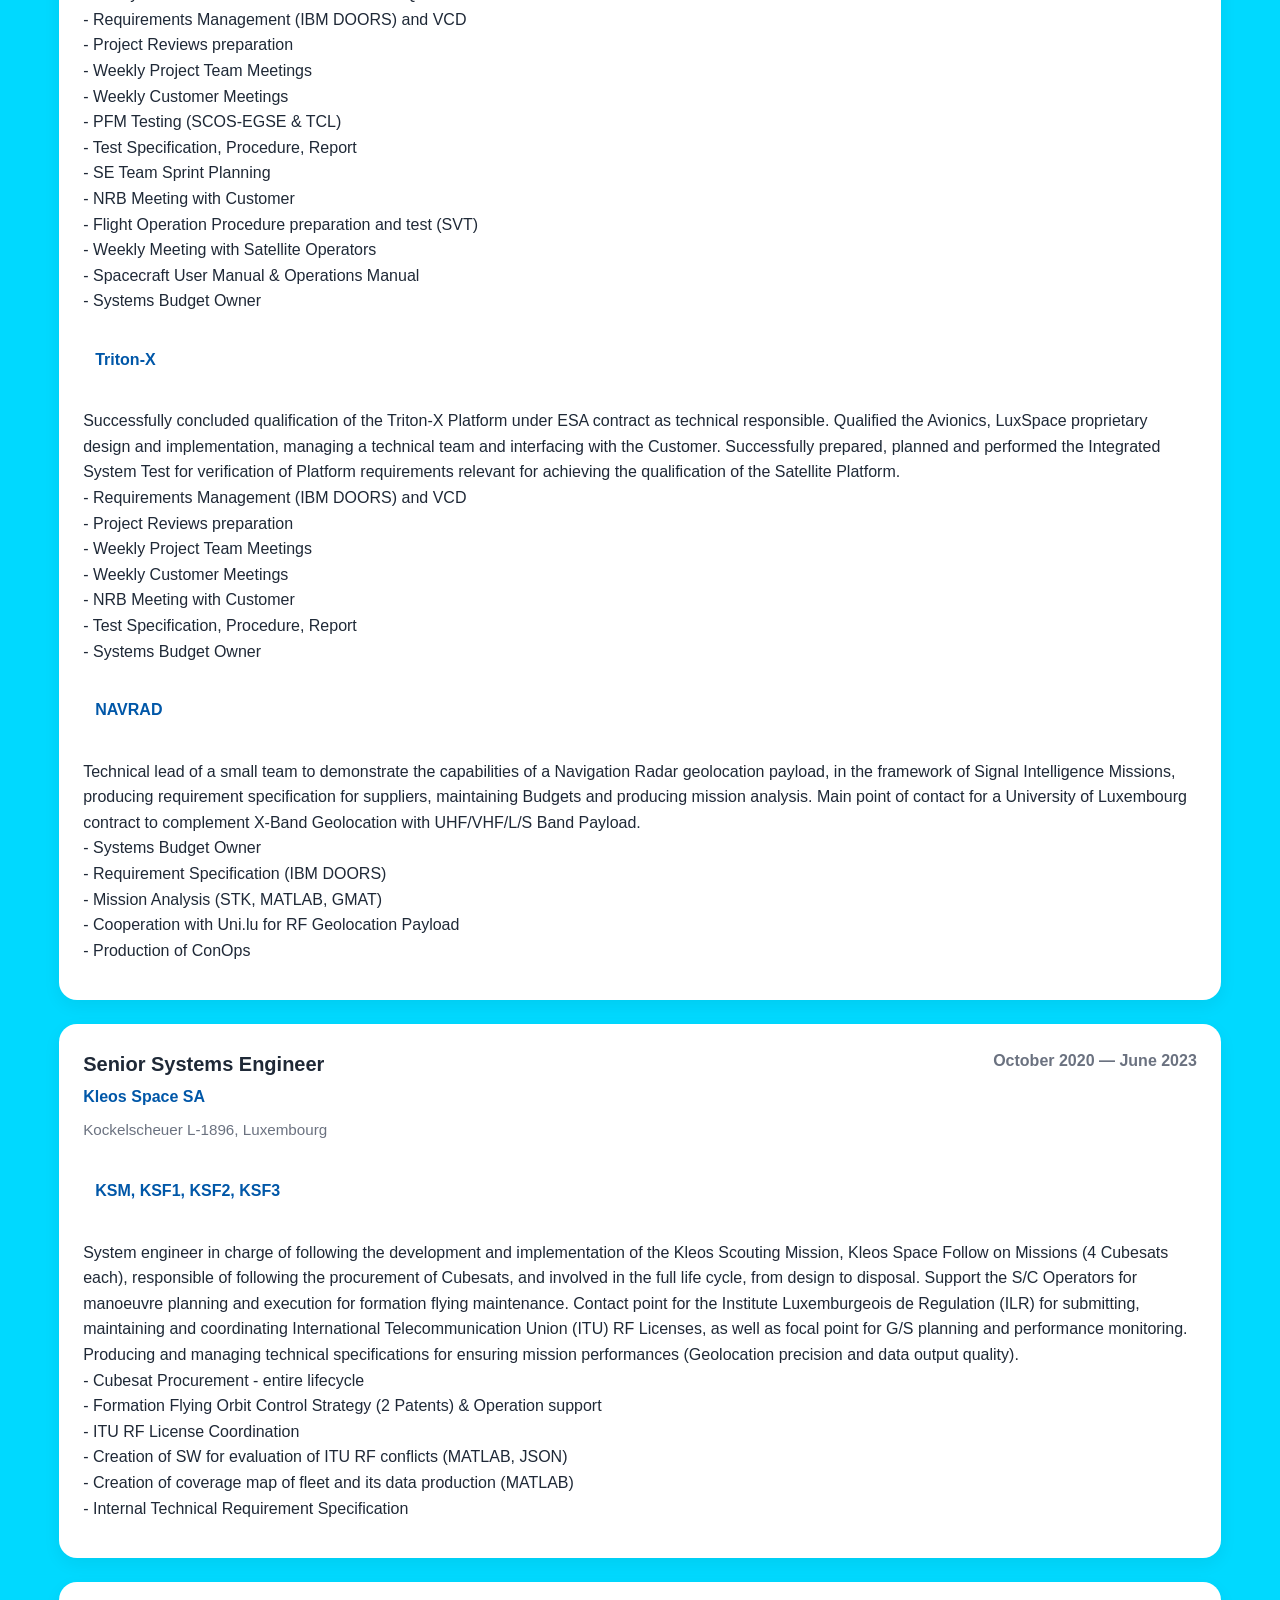
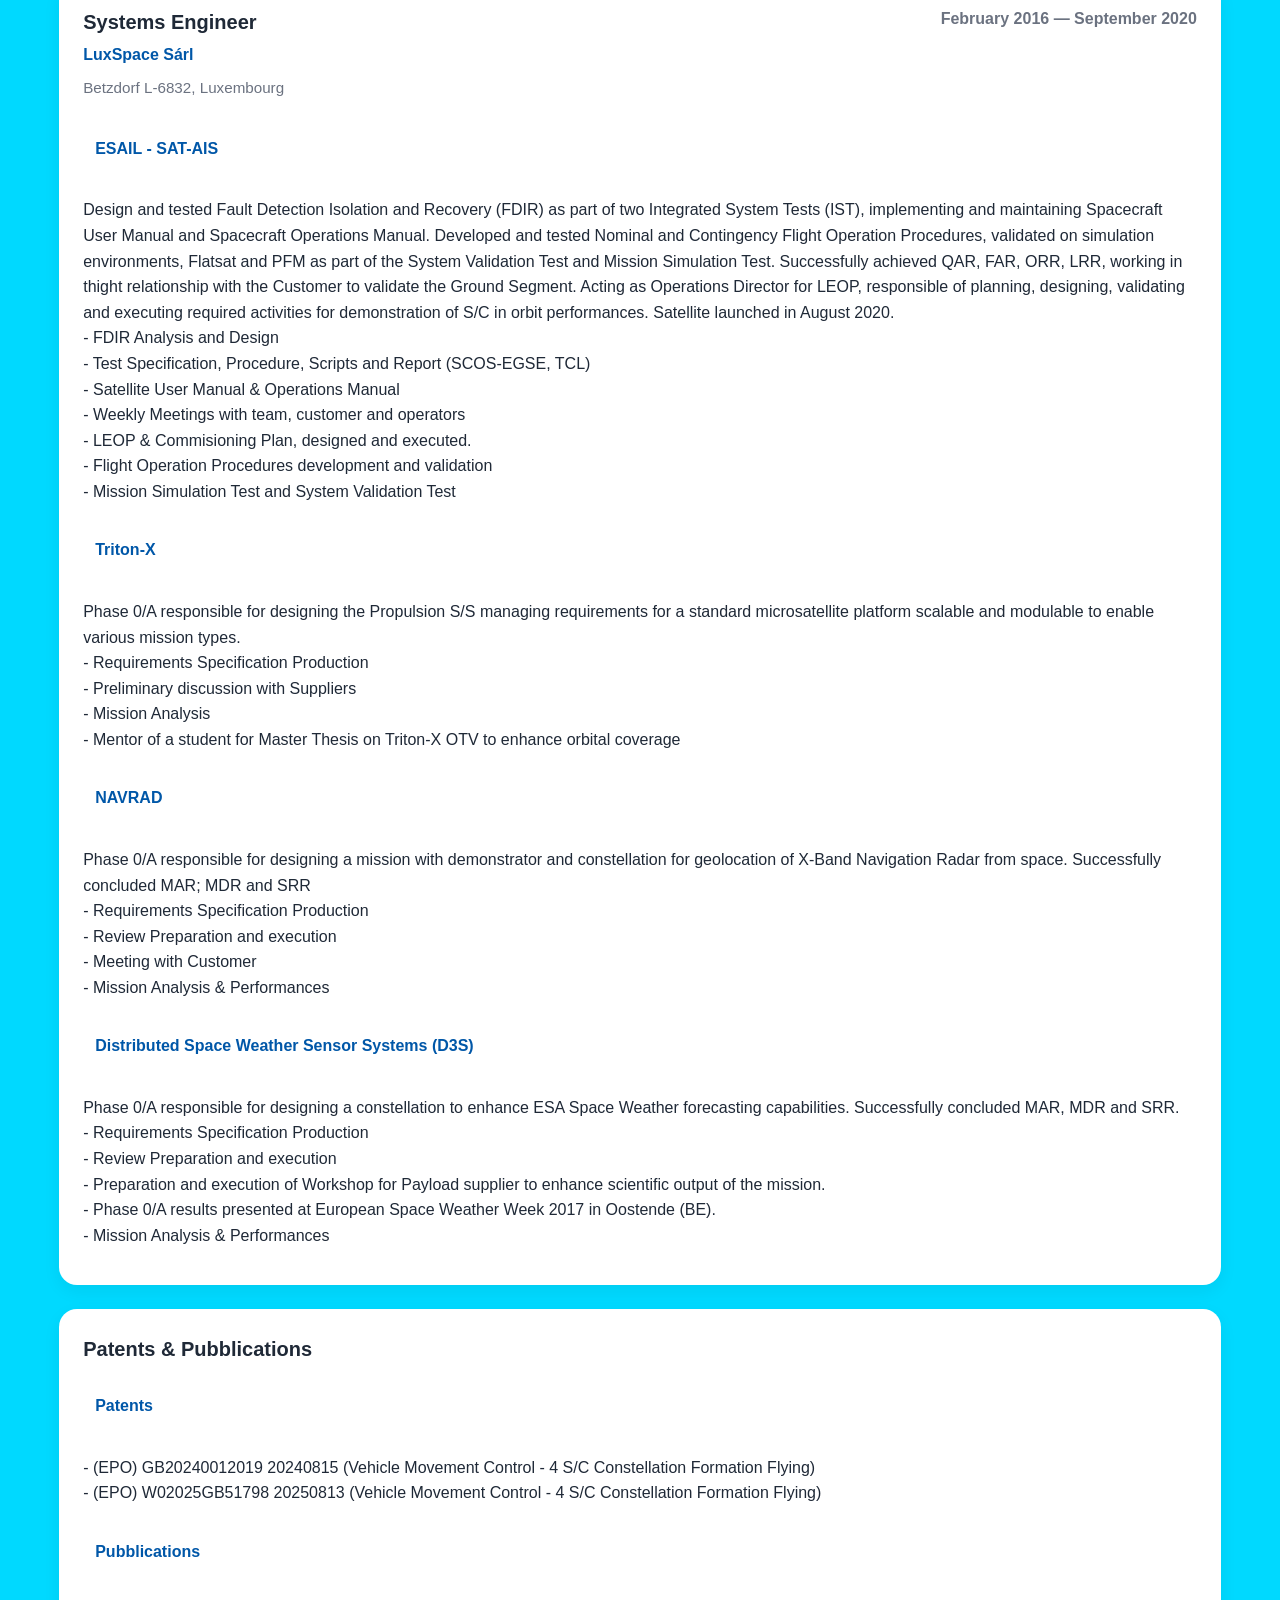
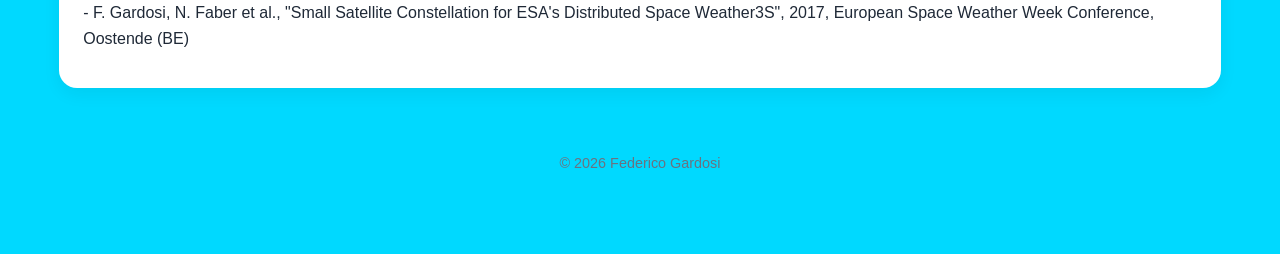
==== commit a47003f0: "barra di navigazione" ====
--- a/index.html
+++ b/index.html
@@ -22,9 +22,8 @@
     <a href="blockdiagram.html">Mission Lifecycle</a>
     <a href="sandl.html">Skills & Languages</a>
     <a href="projects/projects.html">Personal Projects</a>
-    <a href="assets/pdf/FedericoGardosi_2026Sep.pdf" target="_blank">CV PDF</a>
-
-</nav>
+    <a href="assets/pdf/FedericoGardosi_2026Sep.pdf">CV PDF</a>
+    </nav>
 
     <main class="container">
 
--- a/css/style.css
+++ b/css/style.css
@@ -115,19 +115,19 @@
 
     align-items:center;
 
-    gap:40px;
+    gap:35px;
 
     padding:18px 30px;
 
     background:white;
 
-    border-bottom:1px solid var(--border);
-
-    position:sticky;
-
-    top:0;
-
-    z-index:1000;
+    border-radius:16px;
+
+    box-shadow:0 8px 25px rgba(0,0,0,.08);
+
+    margin:30px auto;
+
+    width:fit-content;
 
 }
 
@@ -135,17 +135,25 @@
 
     text-decoration:none;
 
-    color:var(--primary);
+    color:#374151;
 
     font-weight:600;
 
-    transition:.2s;
+    font-size:1rem;
+
+    padding:10px 16px;
+
+    border-radius:10px;
+
+    transition:all .25s ease;
 
 }
 
 .topnav a:hover{
 
-    color:#003f7f;
+    background:var(--primary);
+
+    color:white;
 
 }
 
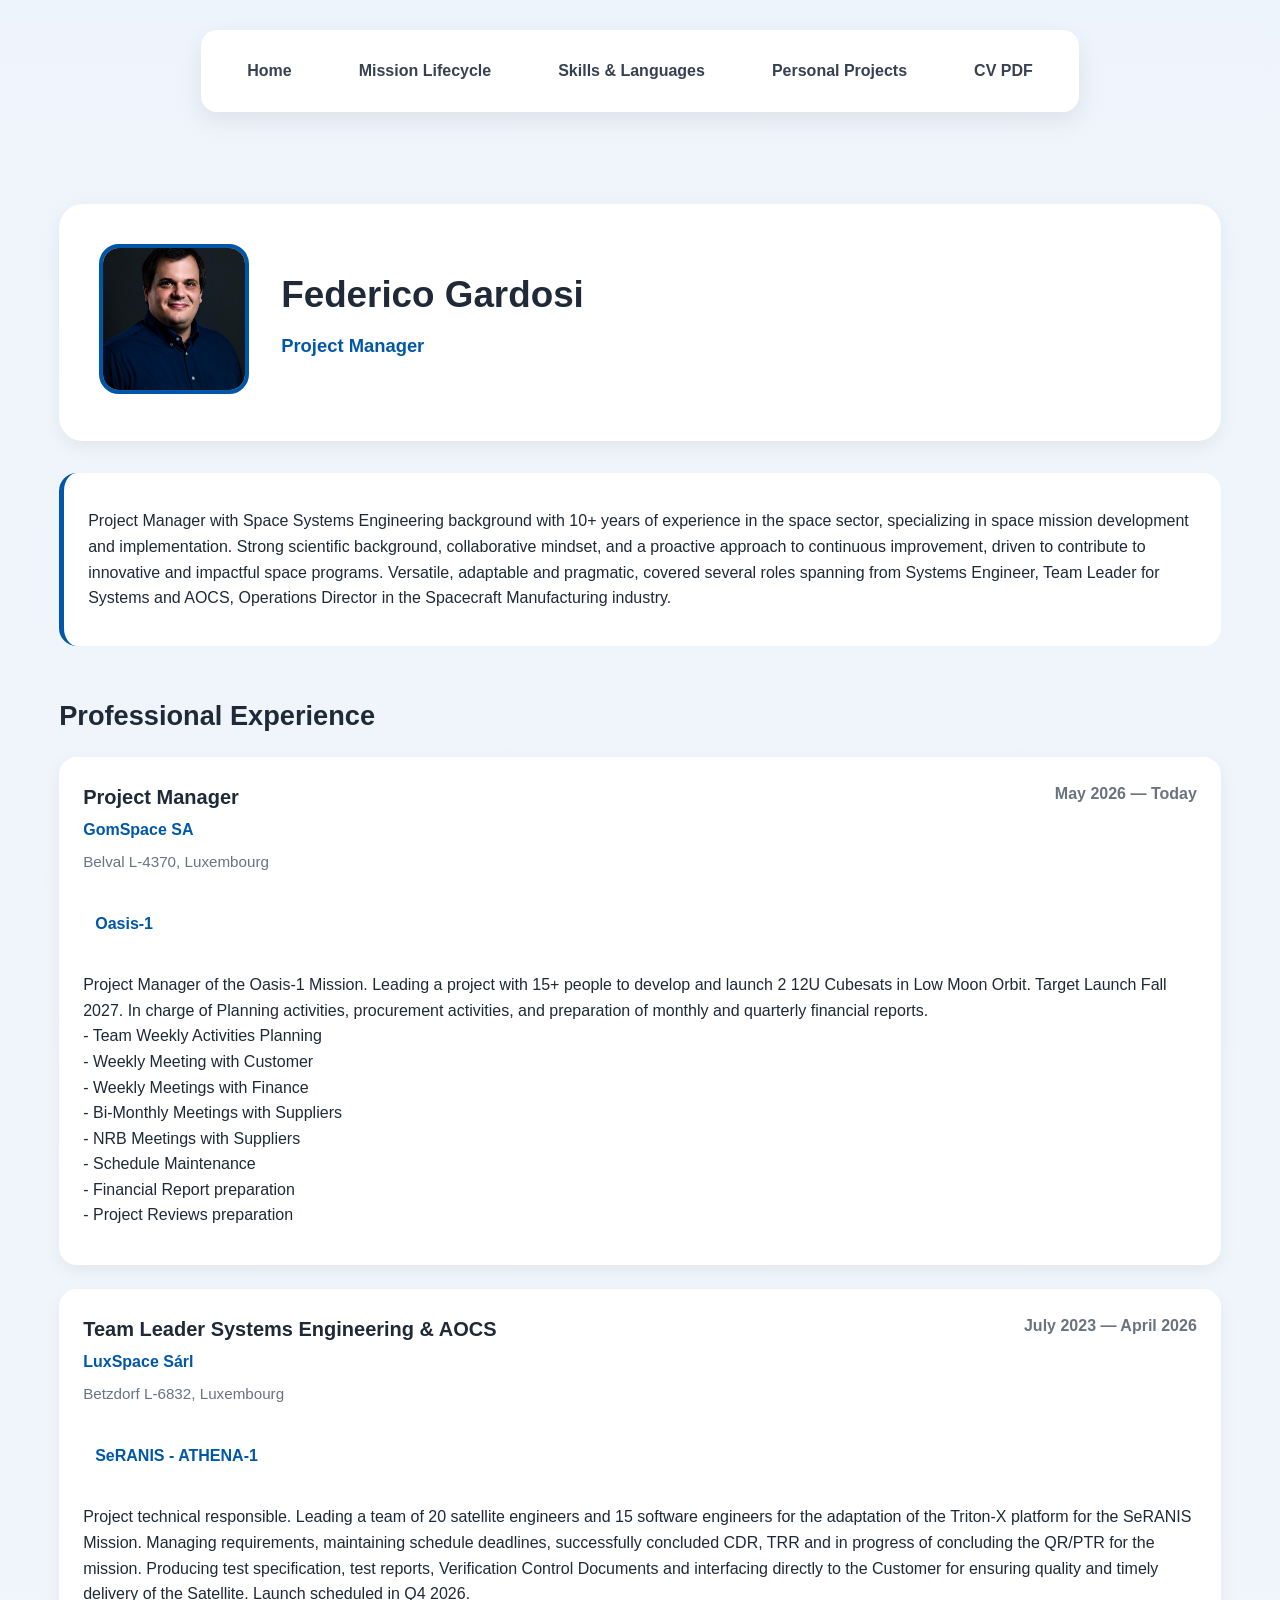
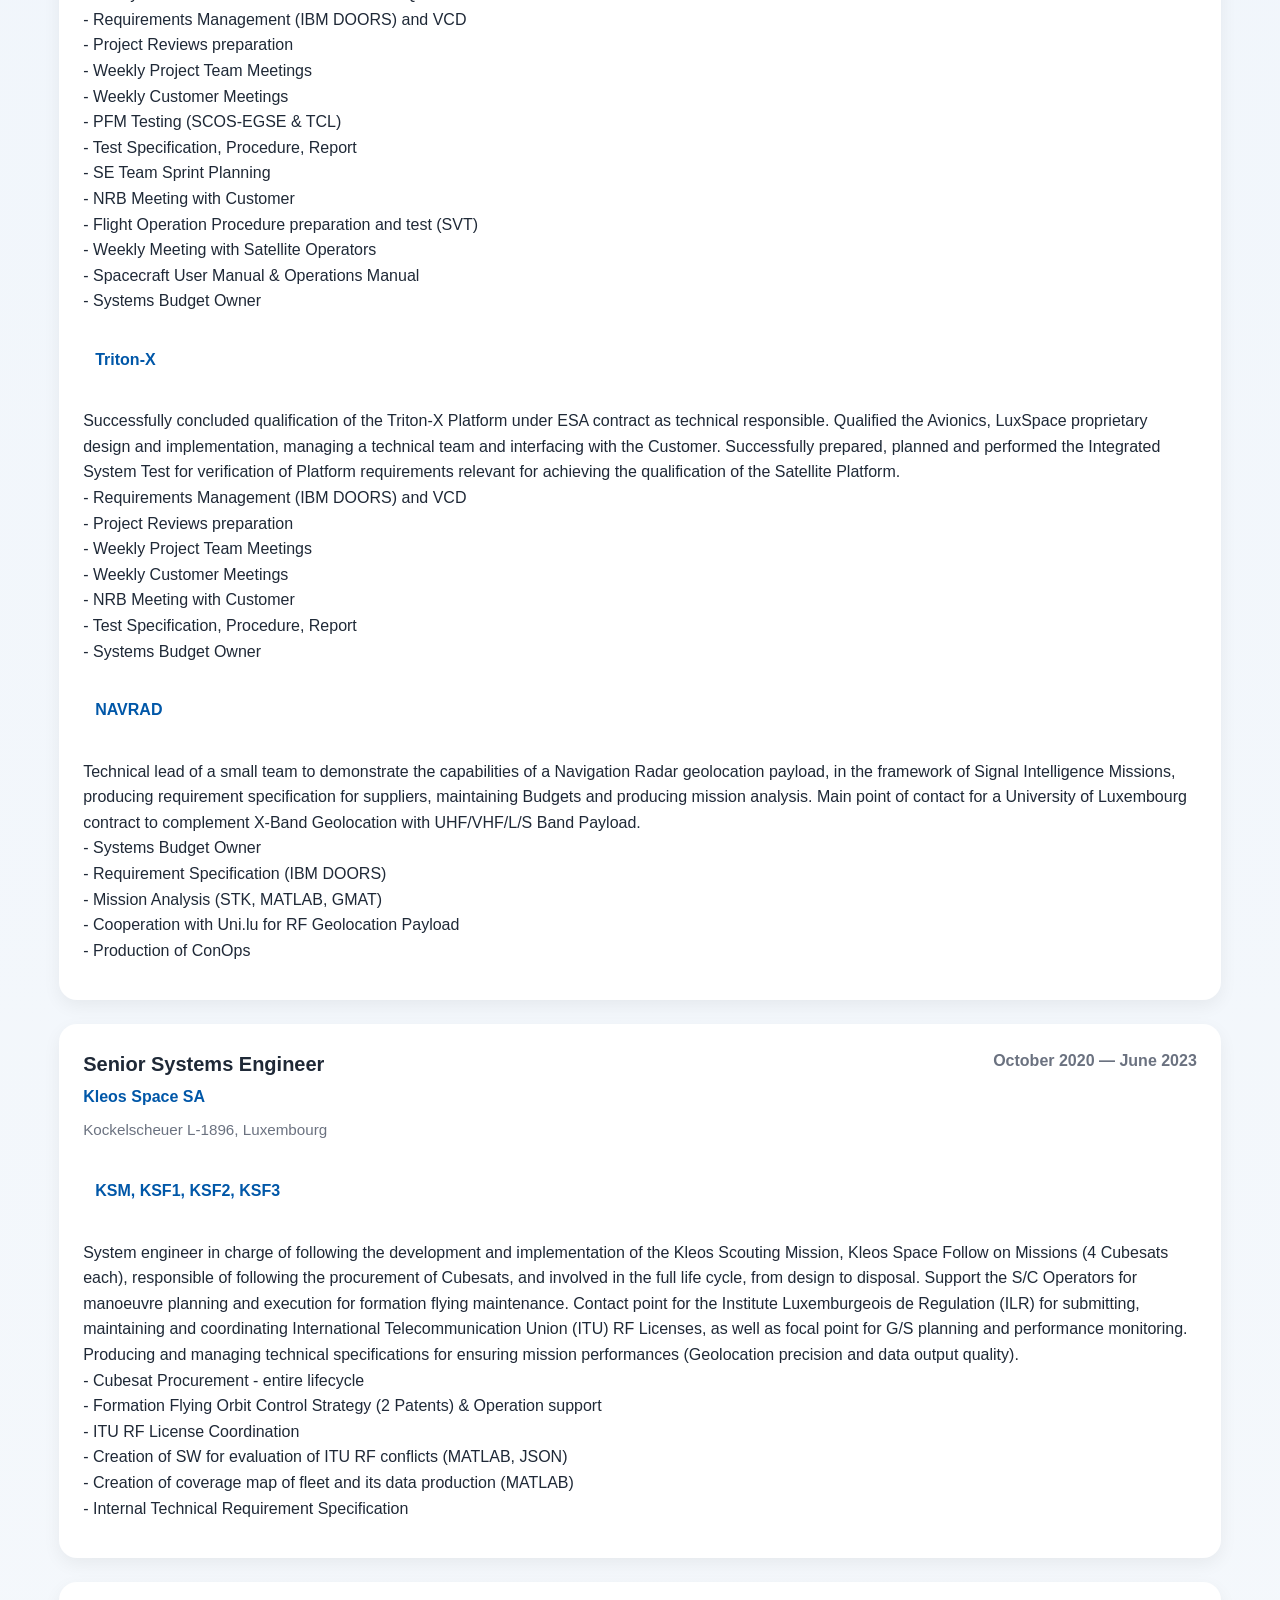
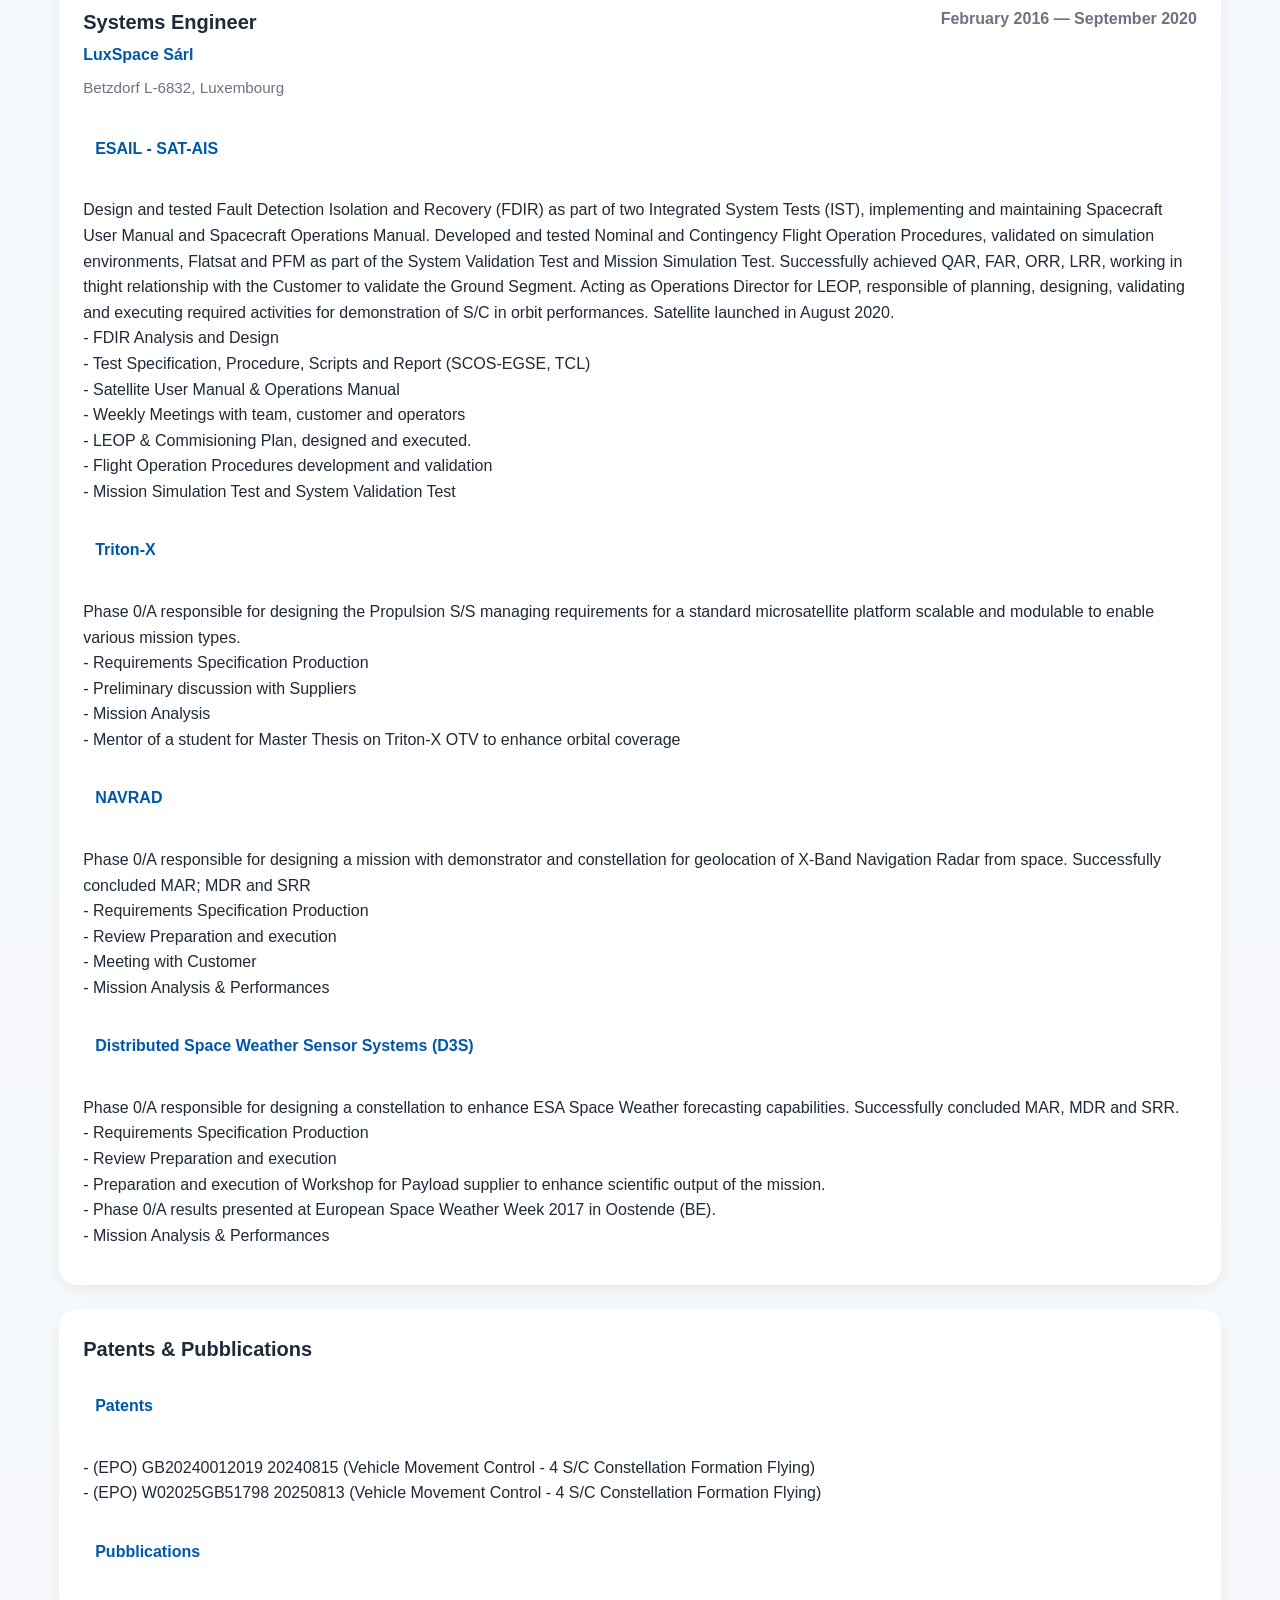
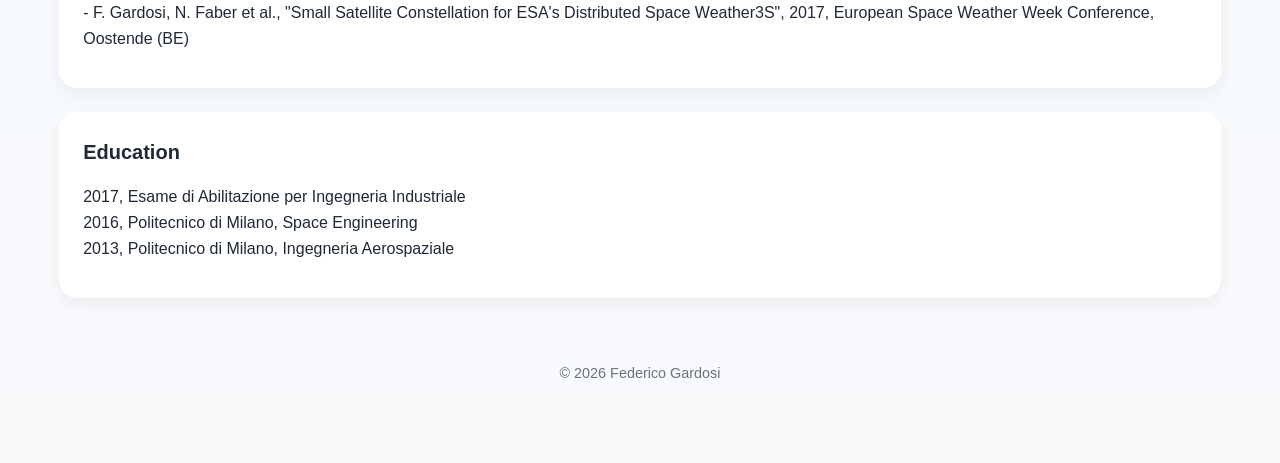
==== commit 486c2959: "educazione" ====
--- a/index.html
+++ b/index.html
@@ -315,6 +315,23 @@
                 </article>
             <!-- FINE TEMPLATE -->
 
+
+             <article class="experience-card">
+                <div class="exp-header">
+                    <div>
+                        <h3>Education</h3>
+                    </div>
+                </div>
+
+                <p class="exp-description">
+                    2017, Esame di Abilitazione per Ingegneria Industriale <br>
+                    2016, Politecnico di Milano, Space Engineering <br>
+                    2013, Politecnico di Milano, Ingegneria Aerospaziale <br>
+                </p>
+
+                </article>
+            <!-- FINE TEMPLATE -->
+
         </section>
 
         <footer class="footer">
--- a/css/style.css
+++ b/css/style.css
@@ -157,6 +157,56 @@
 
 }
 
+/* ==========================================
+   HOME BUTTON
+========================================== */
+
+.home-button{
+
+    position:fixed;
+
+    top:25px;
+
+    left:25px;
+
+    display:flex;
+
+    align-items:center;
+
+    gap:8px;
+
+    padding:12px 18px;
+
+    background:white;
+
+    color:#374151;
+
+    text-decoration:none;
+
+    font-weight:600;
+
+    font-size:0.95rem;
+
+    border-radius:14px;
+
+    box-shadow:0 8px 25px rgba(0,0,0,.08);
+
+    transition:all .25s ease;
+
+    z-index:1000;
+
+}
+
+.home-button:hover{
+
+    background:var(--primary);
+
+    color:white;
+
+    transform:translateY(-2px);
+
+}
+
 /* =========================
    SECTION TITLES
 ========================= */
@@ -635,28 +685,73 @@
 /* =========================
    MOBILE
 ========================= */
-@media (max-width: 700px) {
-    .hero {
-        flex-direction: column;
-        text-align: center;
-    }
-
-    .hero-links {
-        justify-content: center;
-    }
-
-    .exp-header {
-        flex-direction: column;
-        align-items: flex-start;
-    }
-
+@media (max-width: 768px) {
+
+    .container{
+        width:100%;
+        max-width:100%;
+        padding:1rem;
+    }
+
+    /* HERO */
+    .hero{
+        flex-direction:column;
+        text-align:center;
+        padding:1.5rem;
+    }
+
+    .hero-photo img{
+        width:140px;
+        height:140px;
+    }
+
+    .hero-text h1{
+        font-size:2rem;
+    }
+
+    .hero-links{
+        justify-content:center;
+        flex-wrap:wrap;
+    }
+
+    /* EXPERIENCE */
+    .experience-card{
+        width:100%;
+        margin:1rem 0;
+    }
+
+    .exp-header{
+        flex-direction:column;
+        align-items:flex-start;
+    }
+
+    .exp-period{
+        white-space:normal;
+    }
+
+    /* TOP NAVIGATION */
+    .topnav{
+        display:flex;
+        flex-wrap:wrap;
+        justify-content:center;
+        gap:10px;
+        padding:10px;
+    }
+
+    .topnav a{
+        display:inline-block;
+        padding:8px 12px;
+        font-size:0.95rem;
+    }
+
+    /* PROJECT CARDS */
     .projects-grid{
-
         grid-template-columns:1fr;
-
-    }
-}
-
-body{
-    background:rgb(0, 217, 255);
+    }
+
+    /* SKILLS */
+    .skills-grid{
+        grid-template-columns:1fr;
+    }
+
 }
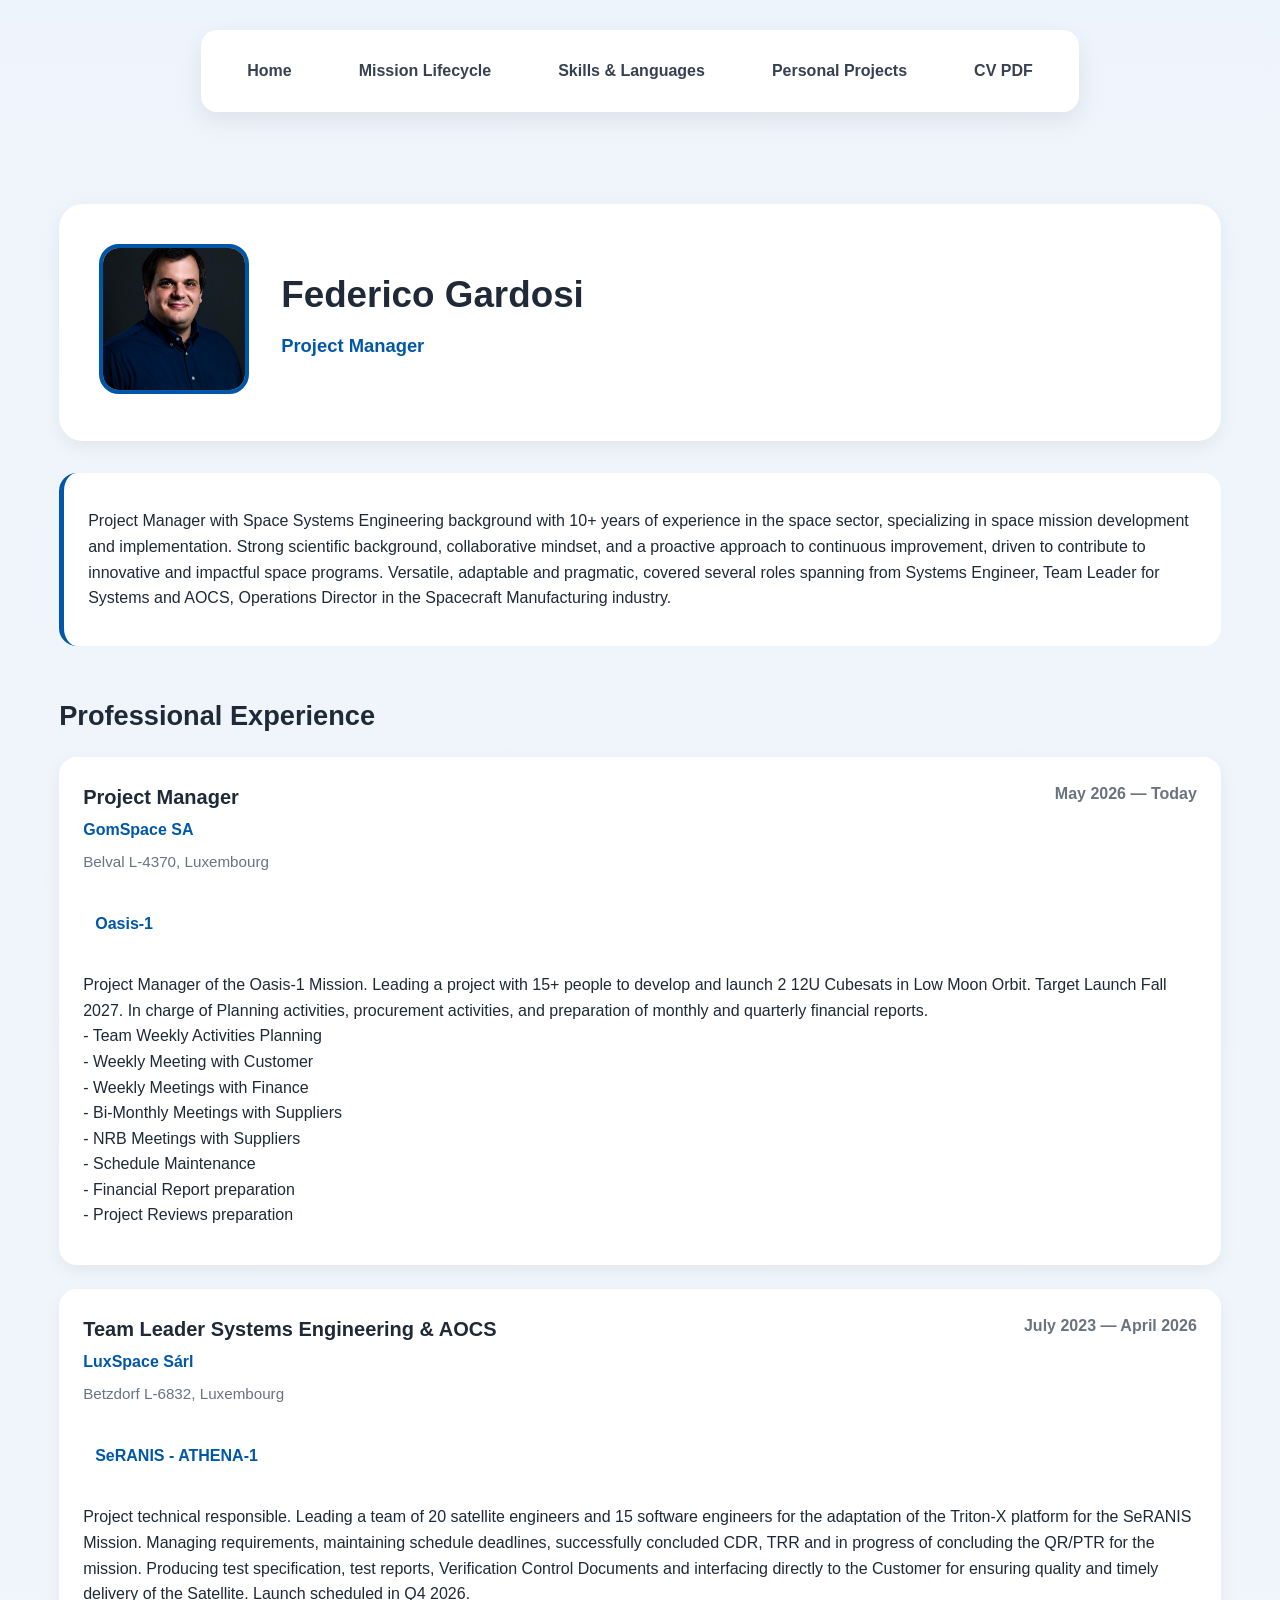
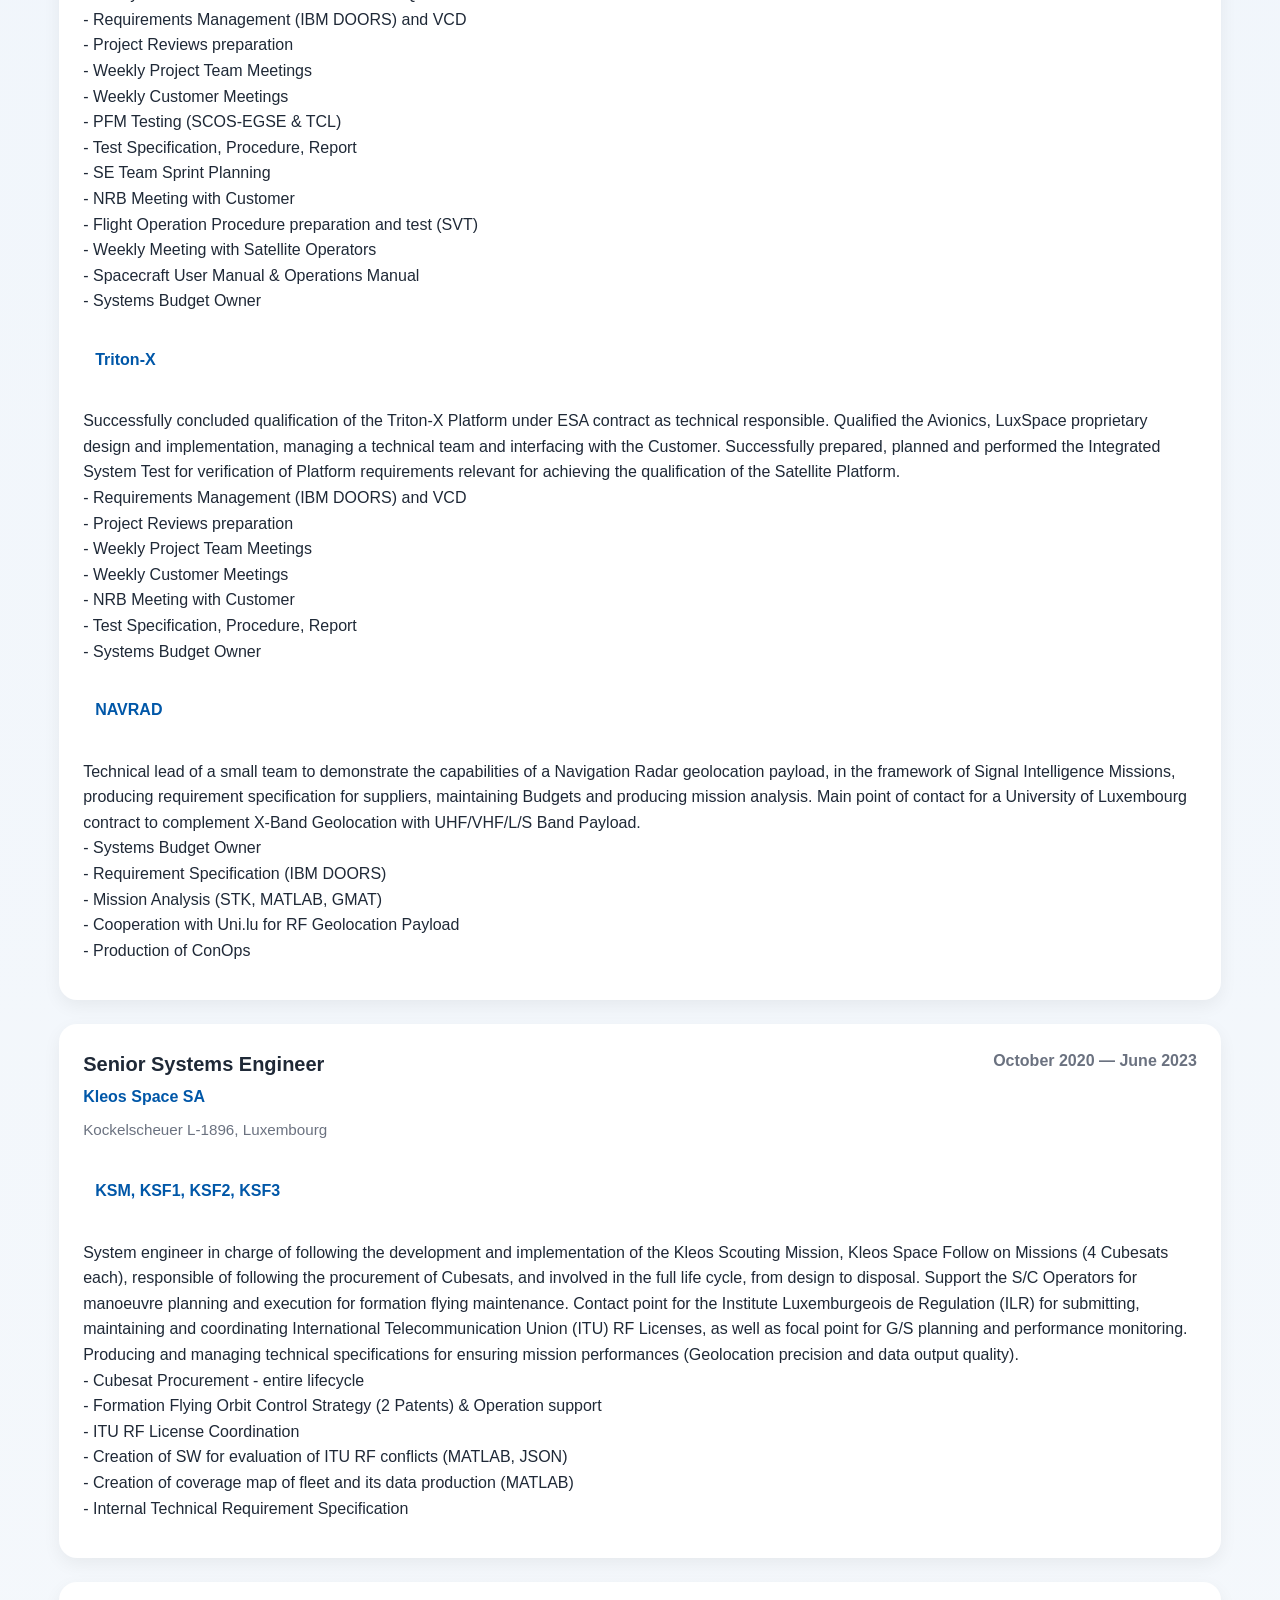
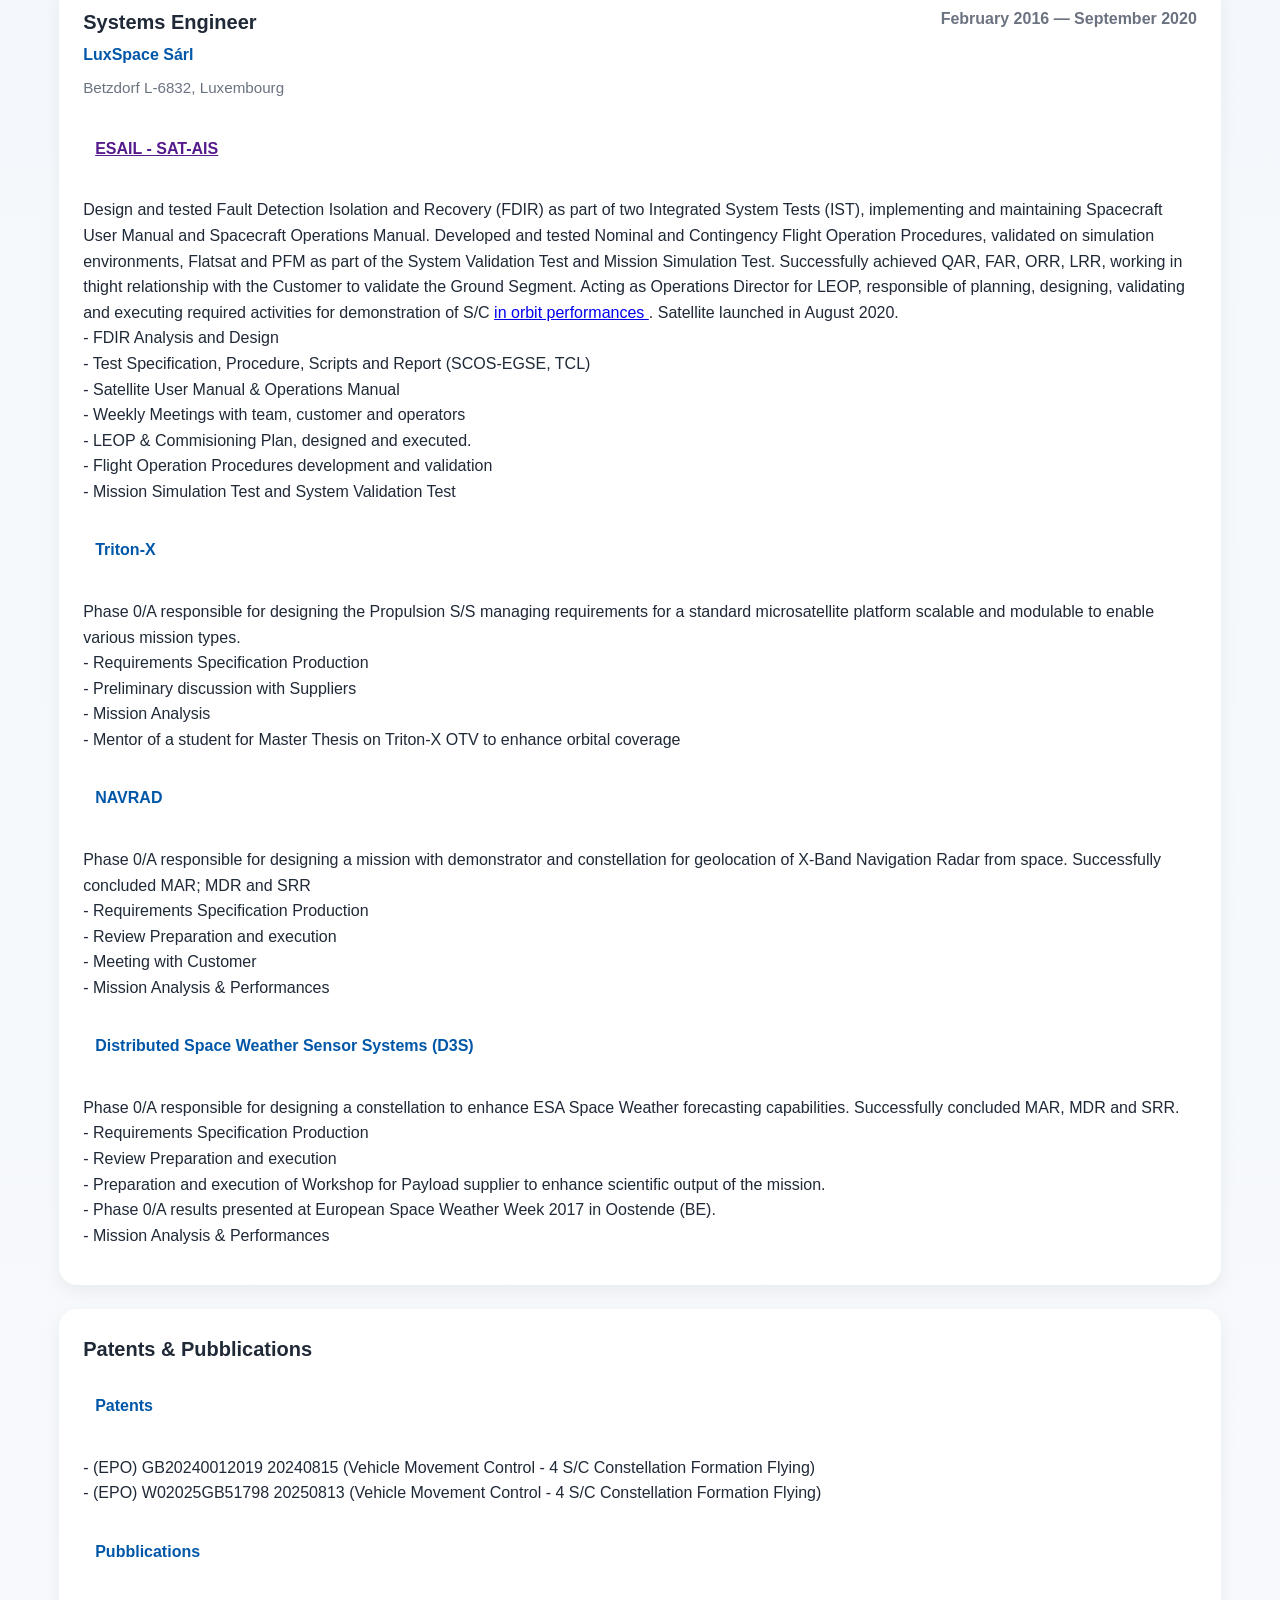
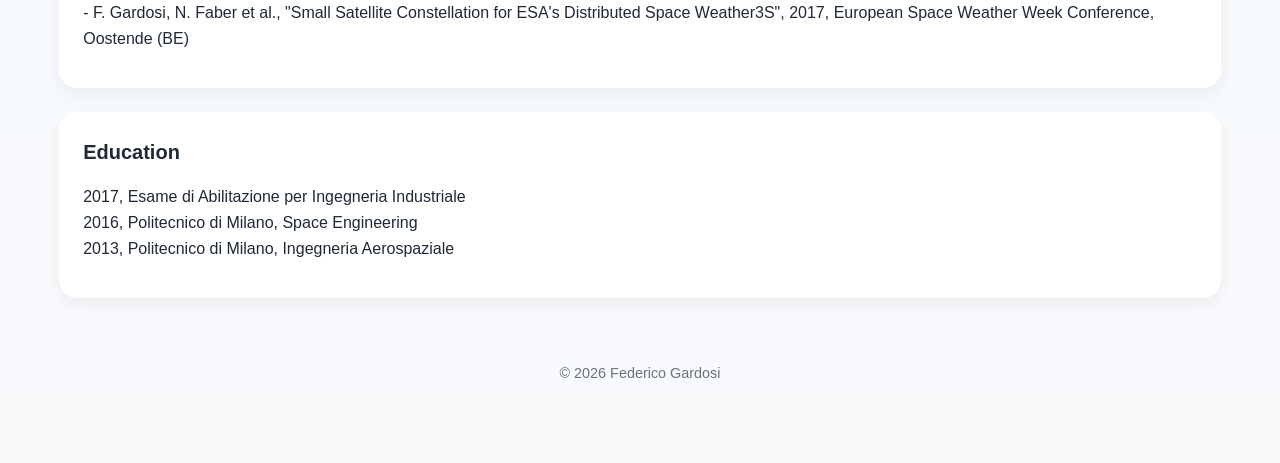
==== commit 6f94b249: "try external links" ====
--- a/index.html
+++ b/index.html
@@ -222,7 +222,9 @@
                 <p class="exp-location">Betzdorf L-6832, Luxembourg</p>
 
                 <div class="exp-project">
-                    ESAIL - SAT-AIS
+                    <a href=""https://www.esa.int/Applications/Connectivity_and_Secure_Communications/ESAIL_maritime_satellite_launched" target=""_blank">
+                        ESAIL - SAT-AIS
+                    </a>
                 </div>
 
                 <p class="exp-description">
@@ -235,7 +237,10 @@
                     Ground Segment.
 
                     Acting as Operations Director for LEOP, responsible of planning, designing, validating and executing required
-                    activities for demonstration of S/C in orbit performances. Satellite launched in August 2020.<br>
+                    activities for demonstration of S/C
+                    <a href="https://www.esa.int/Applications/Connectivity_and_Secure_Communications/ESAIL_captures_two_million_messages_from_ships_at_sea" target="_blank" rel="noopener noreferrer">
+                    in orbit performances
+                    </a>. Satellite launched in August 2020.<br>
                     - FDIR Analysis and Design<br>
                     - Test Specification, Procedure, Scripts and Report (SCOS-EGSE, TCL)<br>
                     - Satellite User Manual & Operations Manual<br>
--- a/css/style.css
+++ b/css/style.css
@@ -165,9 +165,9 @@
 
     position:fixed;
 
-    top:25px;
-
-    left:25px;
+    top:18px;
+
+    left:18px;
 
     display:flex;
 
@@ -214,6 +214,11 @@
     margin-top: 3rem;
     margin-bottom: 1.2rem;
     font-size: 1.7rem;
+}
+
+.lifecycle-title{
+    margin-top:80px;
+    margin-bottom:40px;
 }
 
 /* =========================
@@ -294,6 +299,12 @@
     font-size:0.9rem;
 }
 
+.lifecycle-container {
+    max-width: 1600px;
+    margin: 0 auto;
+    padding: 2rem 1.2rem 4rem;
+}
+
 /* ==========================================
    MISSION TIMELINE
 ========================================== */
@@ -442,9 +453,16 @@
 
 .timeline{
 
-    margin-top:50px;
-
-    min-width:1200px;
+    margin-top:40px;
+    margin-bottom:60px;
+
+    background:white;
+
+    border-radius:20px;
+
+    padding:40px;
+
+    box-shadow:0 8px 25px rgba(0,0,0,.08);
 
 }
 
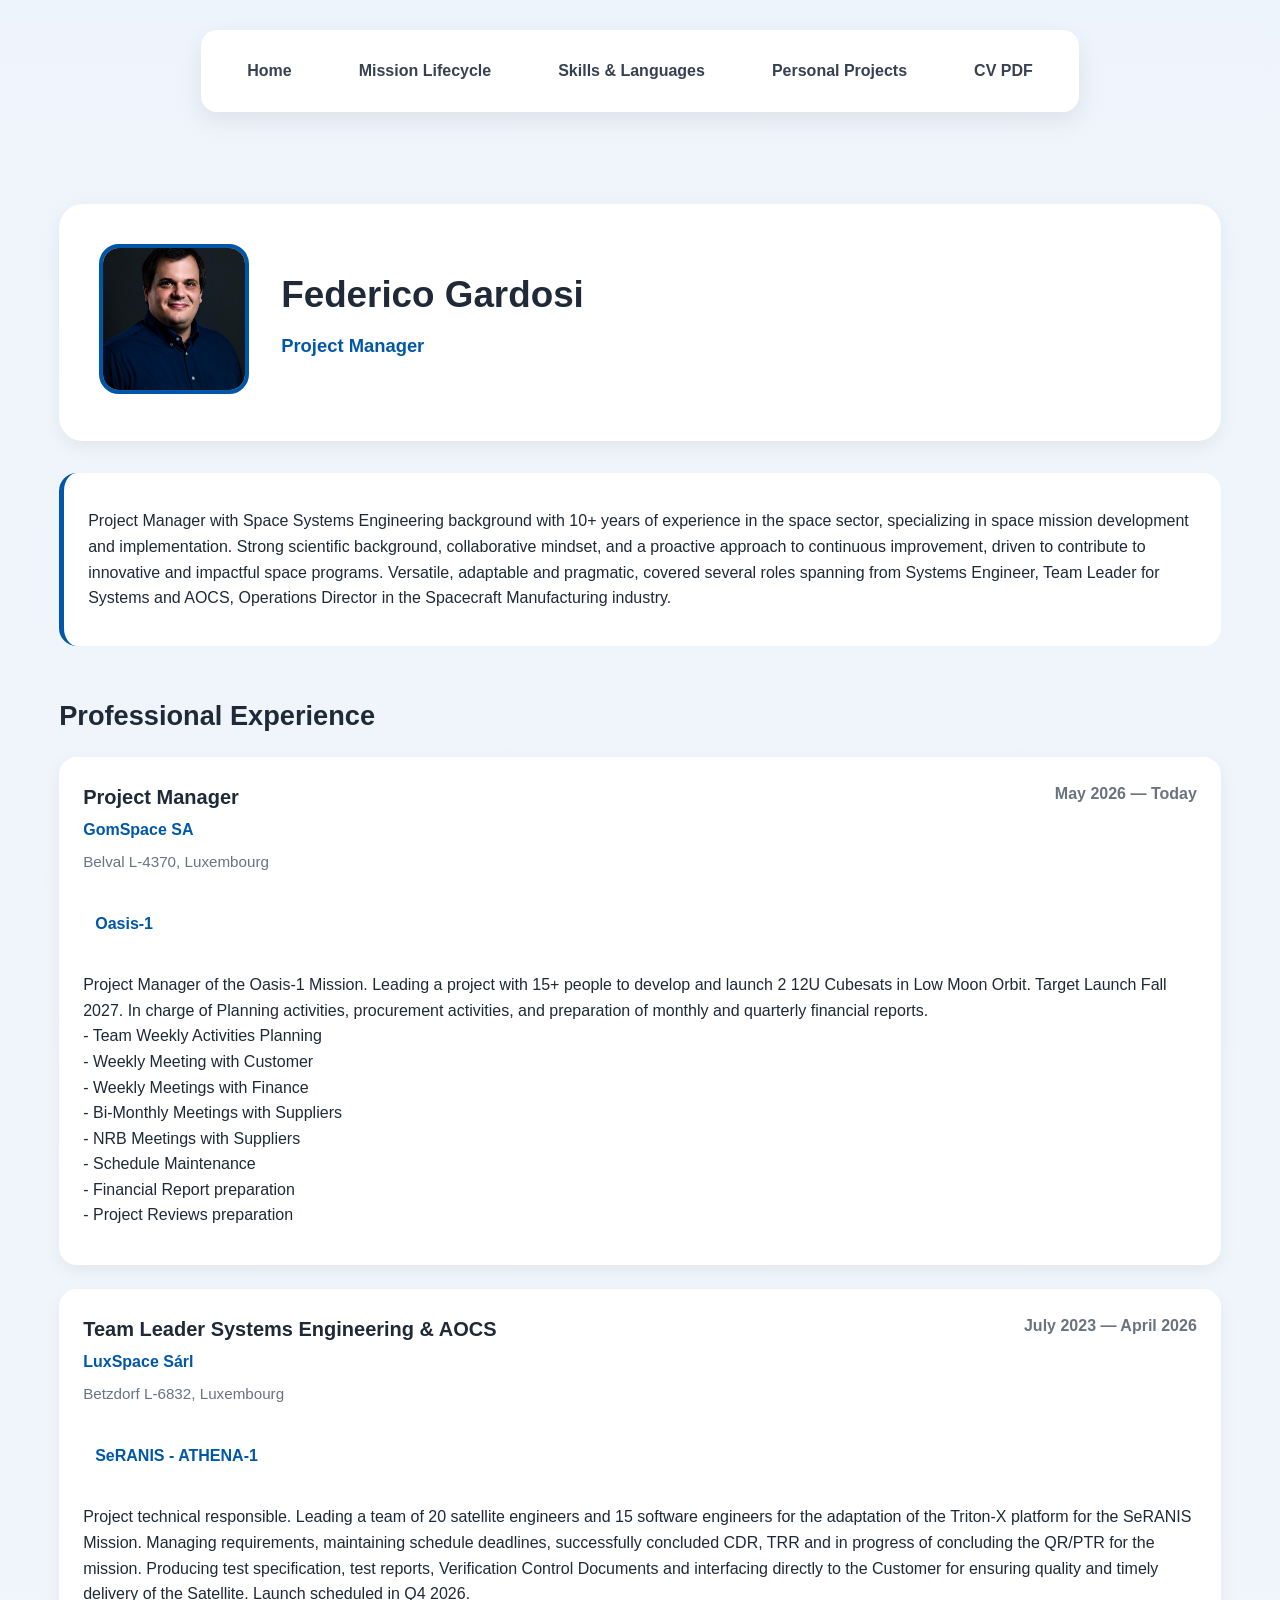
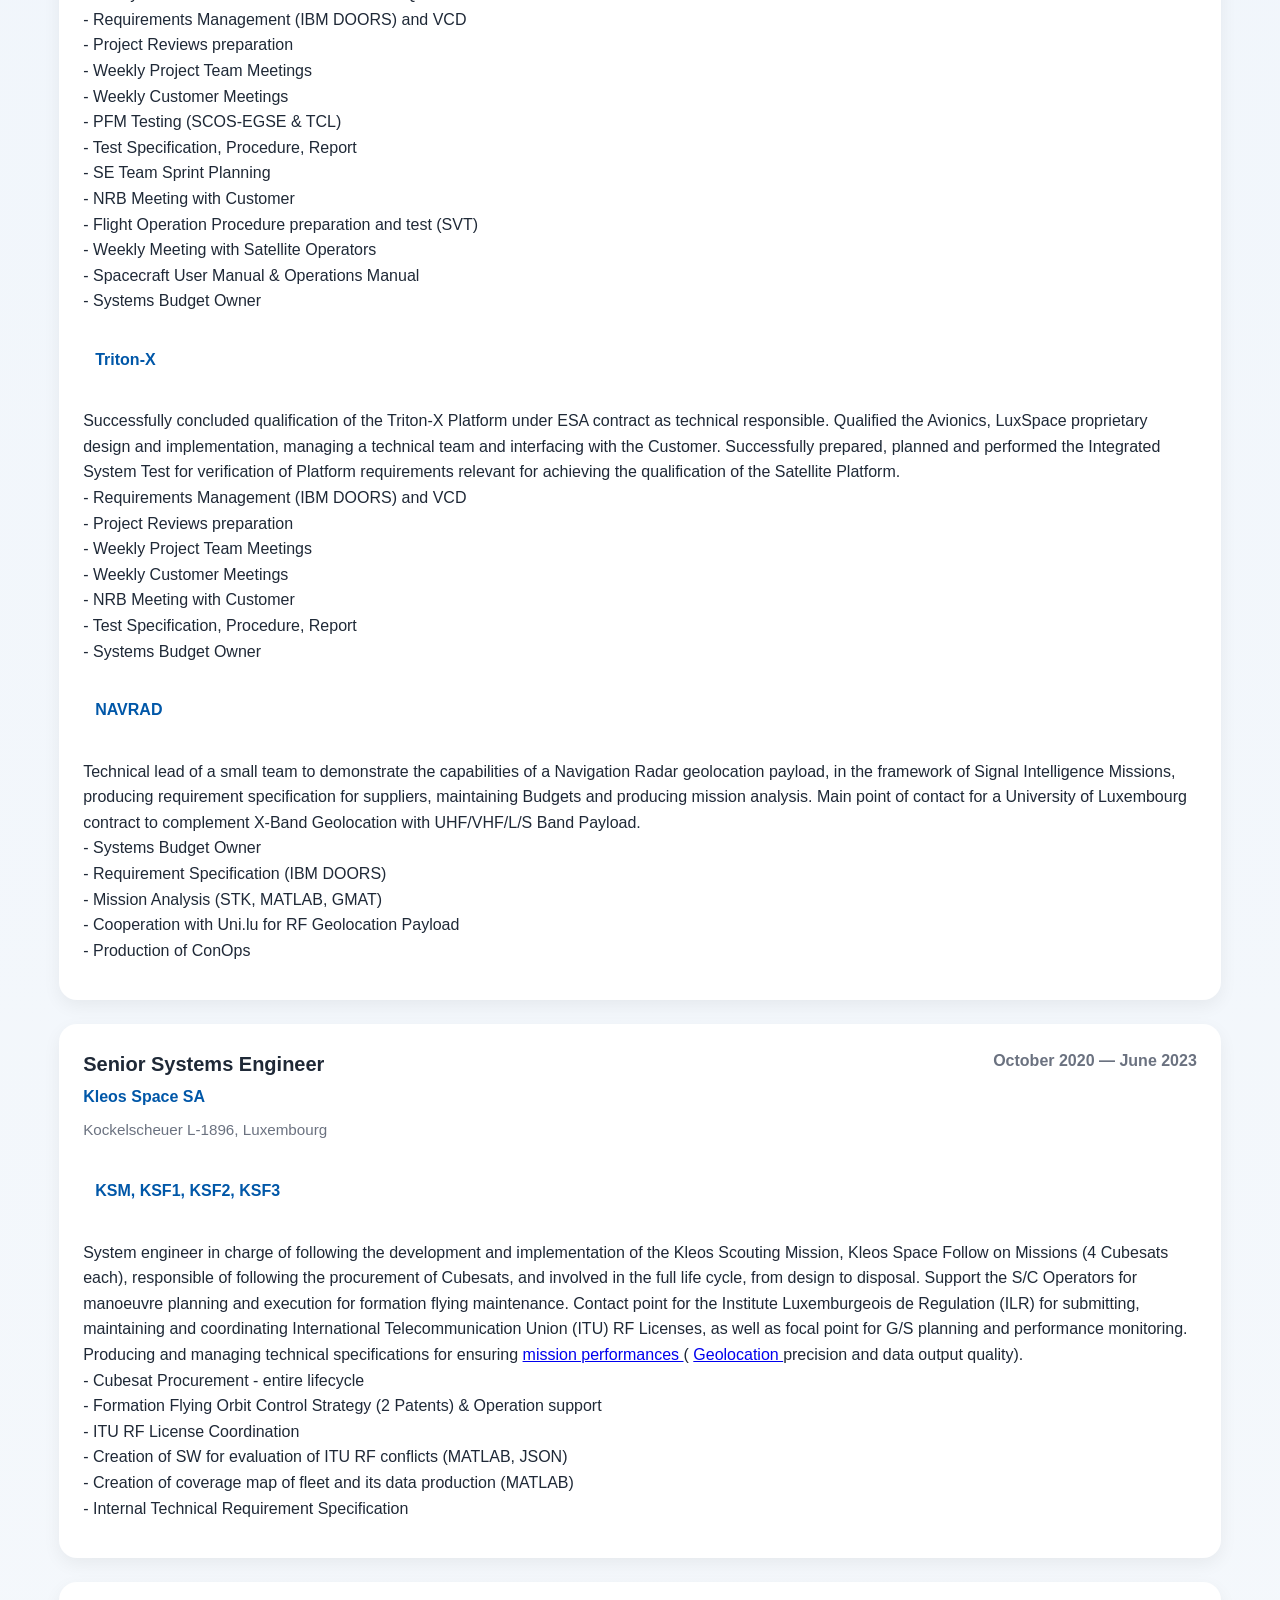
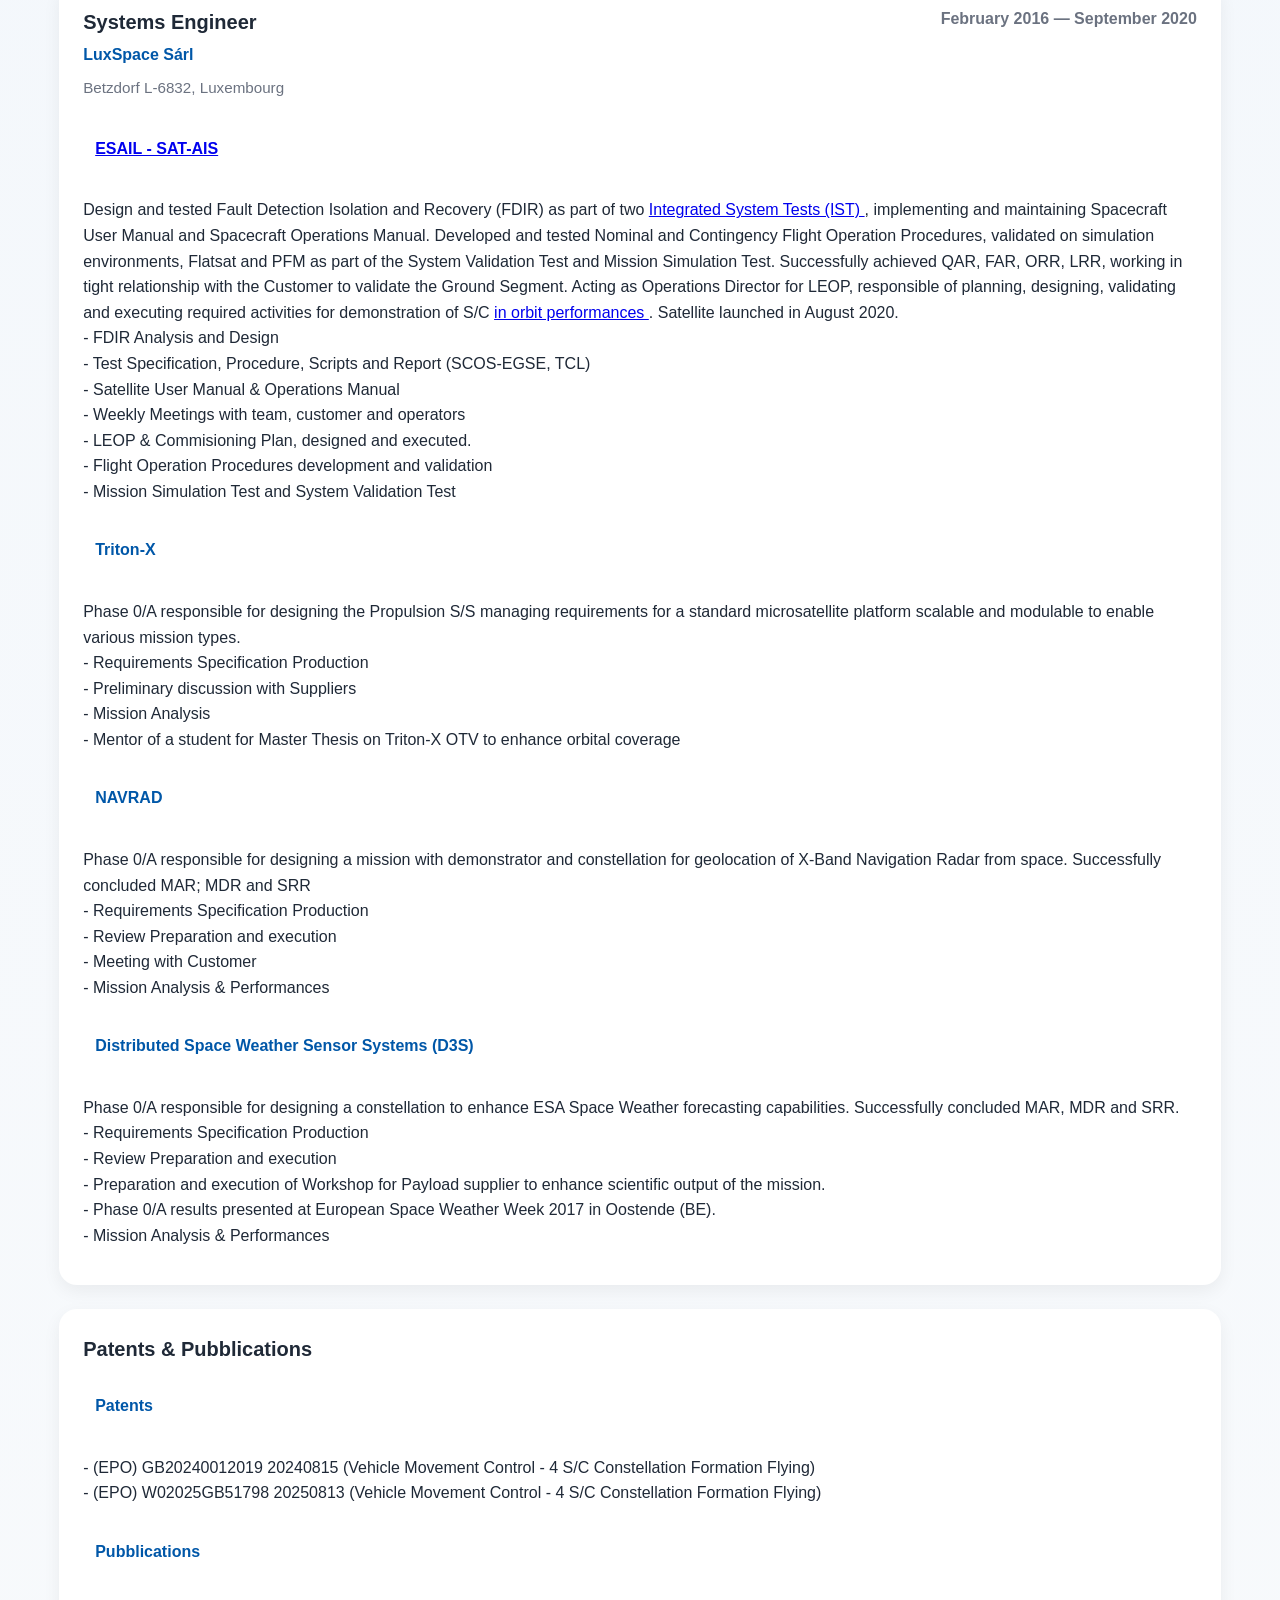
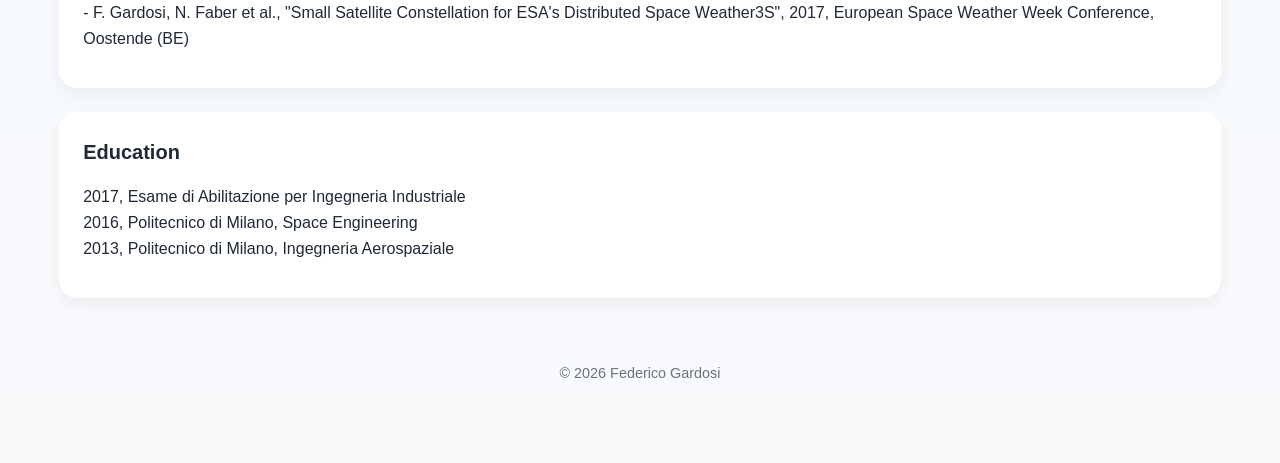
==== commit e8f26ae1: "link updates" ====
--- a/index.html
+++ b/index.html
@@ -194,7 +194,13 @@
                     Contact point for the Institute Luxemburgeois de Regulation (ILR) for submitting, maintaining and coordinating International
                     Telecommunication Union (ITU) RF Licenses, as well as focal point for G/S planning and performance monitoring.
 
-                    Producing and managing technical specifications for ensuring mission performances (Geolocation precision and data output quality).<br>
+                    Producing and managing technical specifications for ensuring
+                    <a href="https://www.youtube.com/watch?v=lKY6gIubSNU&t=6s" target="_blank">
+                    mission performances </a> (
+                    <a href="https://www.radio24.ilsole24ore.com/conduttori/enrico-pagliarini/programmi/2024/puntata/trasmissione-3-giugno-2022-120000-2419319450279566" target="_blank">
+                        Geolocation
+                    </a>
+                    precision and data output quality).<br>
                     - Cubesat Procurement - entire lifecycle<br>
                     - Formation Flying Orbit Control Strategy (2 Patents) & Operation support <br>
                     - ITU RF License Coordination<br>
@@ -222,18 +228,21 @@
                 <p class="exp-location">Betzdorf L-6832, Luxembourg</p>
 
                 <div class="exp-project">
-                    <a href=""https://www.esa.int/Applications/Connectivity_and_Secure_Communications/ESAIL_maritime_satellite_launched" target=""_blank">
+                    <a href="https://www.esa.int/Applications/Connectivity_and_Secure_Communications/ESAIL_maritime_satellite_launched" target="_blank">
                         ESAIL - SAT-AIS
                     </a>
                 </div>
 
                 <p class="exp-description">
-                    Design and tested Fault Detection Isolation and Recovery (FDIR) as part of two Integrated System Tests (IST),
+                    Design and tested Fault Detection Isolation and Recovery (FDIR) as part of two 
+                    <a href="https://www.youtube.com/watch?v=xg8FUtbBGn8&t=12s" target="_blank">
+                    Integrated System Tests (IST)
+                    </a>,
                     implementing and maintaining Spacecraft User Manual and Spacecraft Operations Manual. Developed and tested Nominal
                     and Contingency Flight Operation Procedures, validated on simulation environments, Flatsat and PFM as part of the
                     System Validation Test and Mission Simulation Test.
 
-                    Successfully achieved QAR, FAR, ORR, LRR, working in thight relationship with the Customer to validate the
+                    Successfully achieved QAR, FAR, ORR, LRR, working in tight relationship with the Customer to validate the
                     Ground Segment.
 
                     Acting as Operations Director for LEOP, responsible of planning, designing, validating and executing required
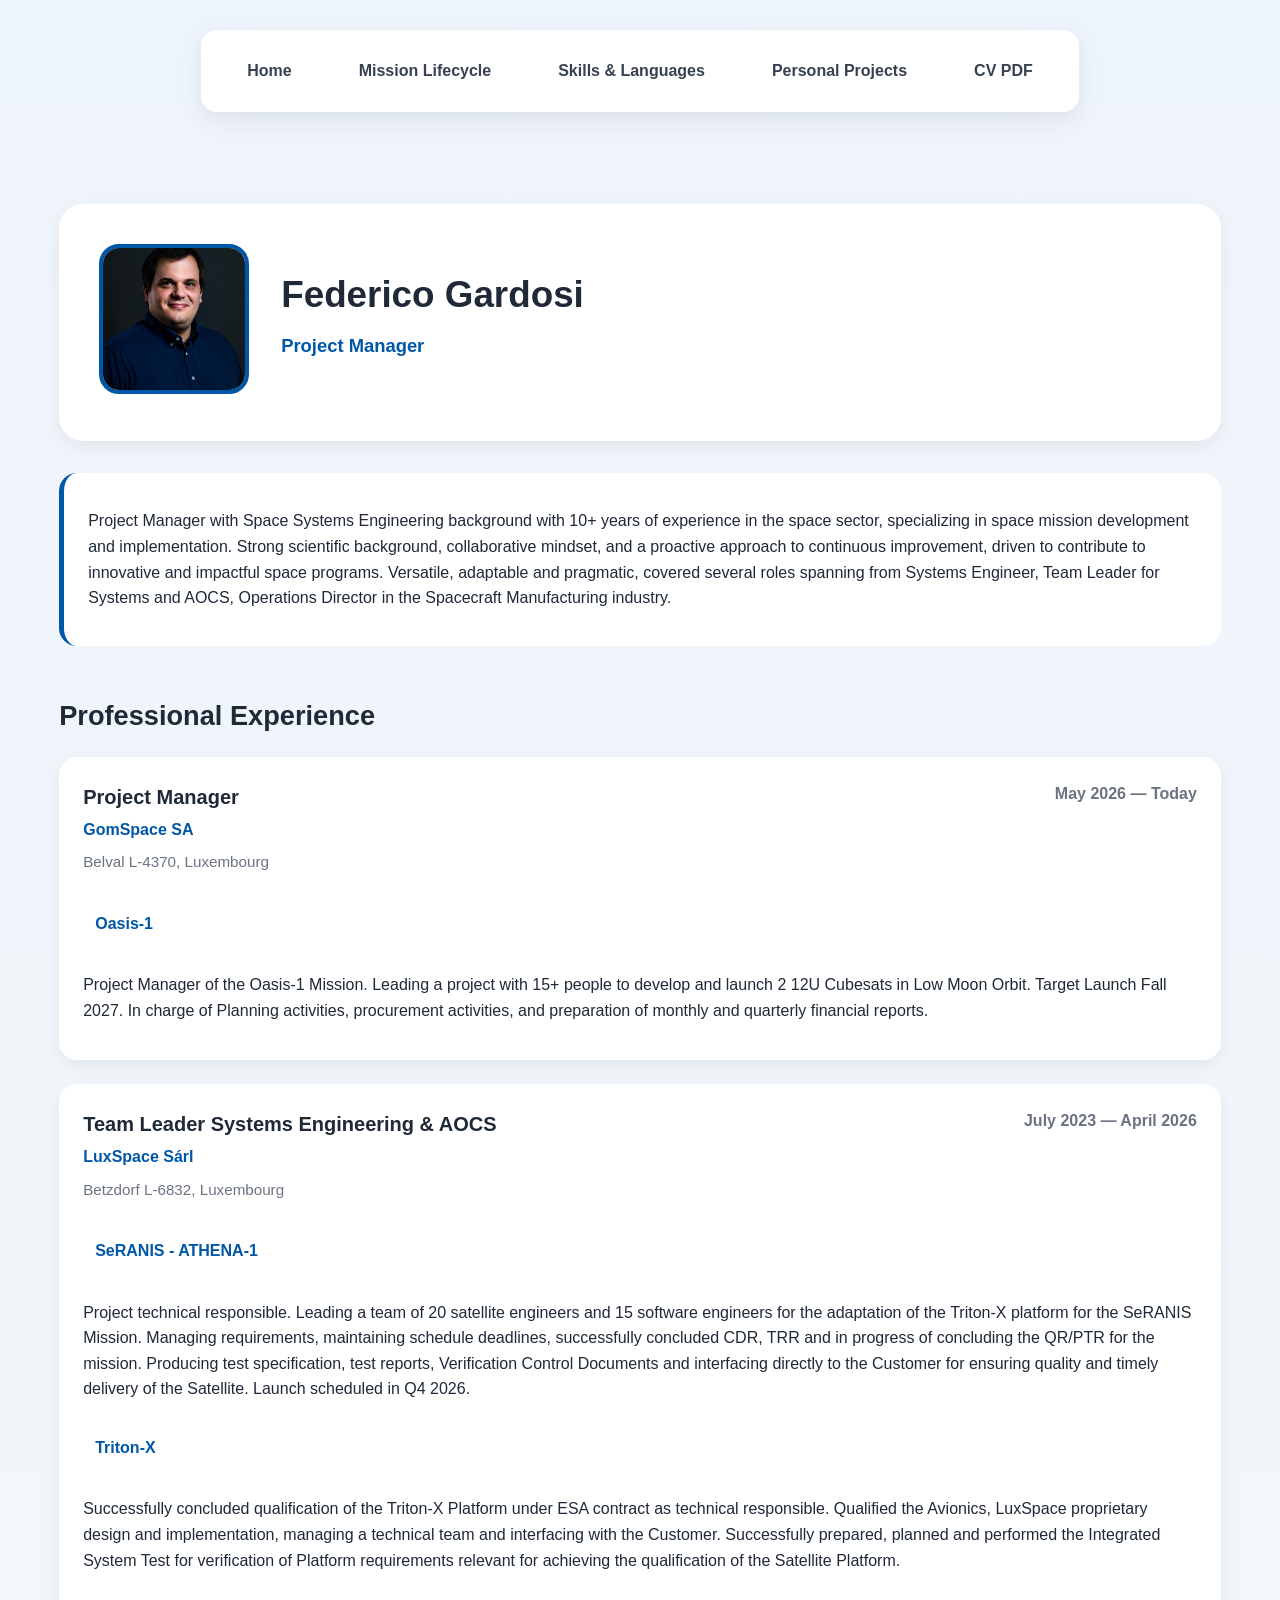
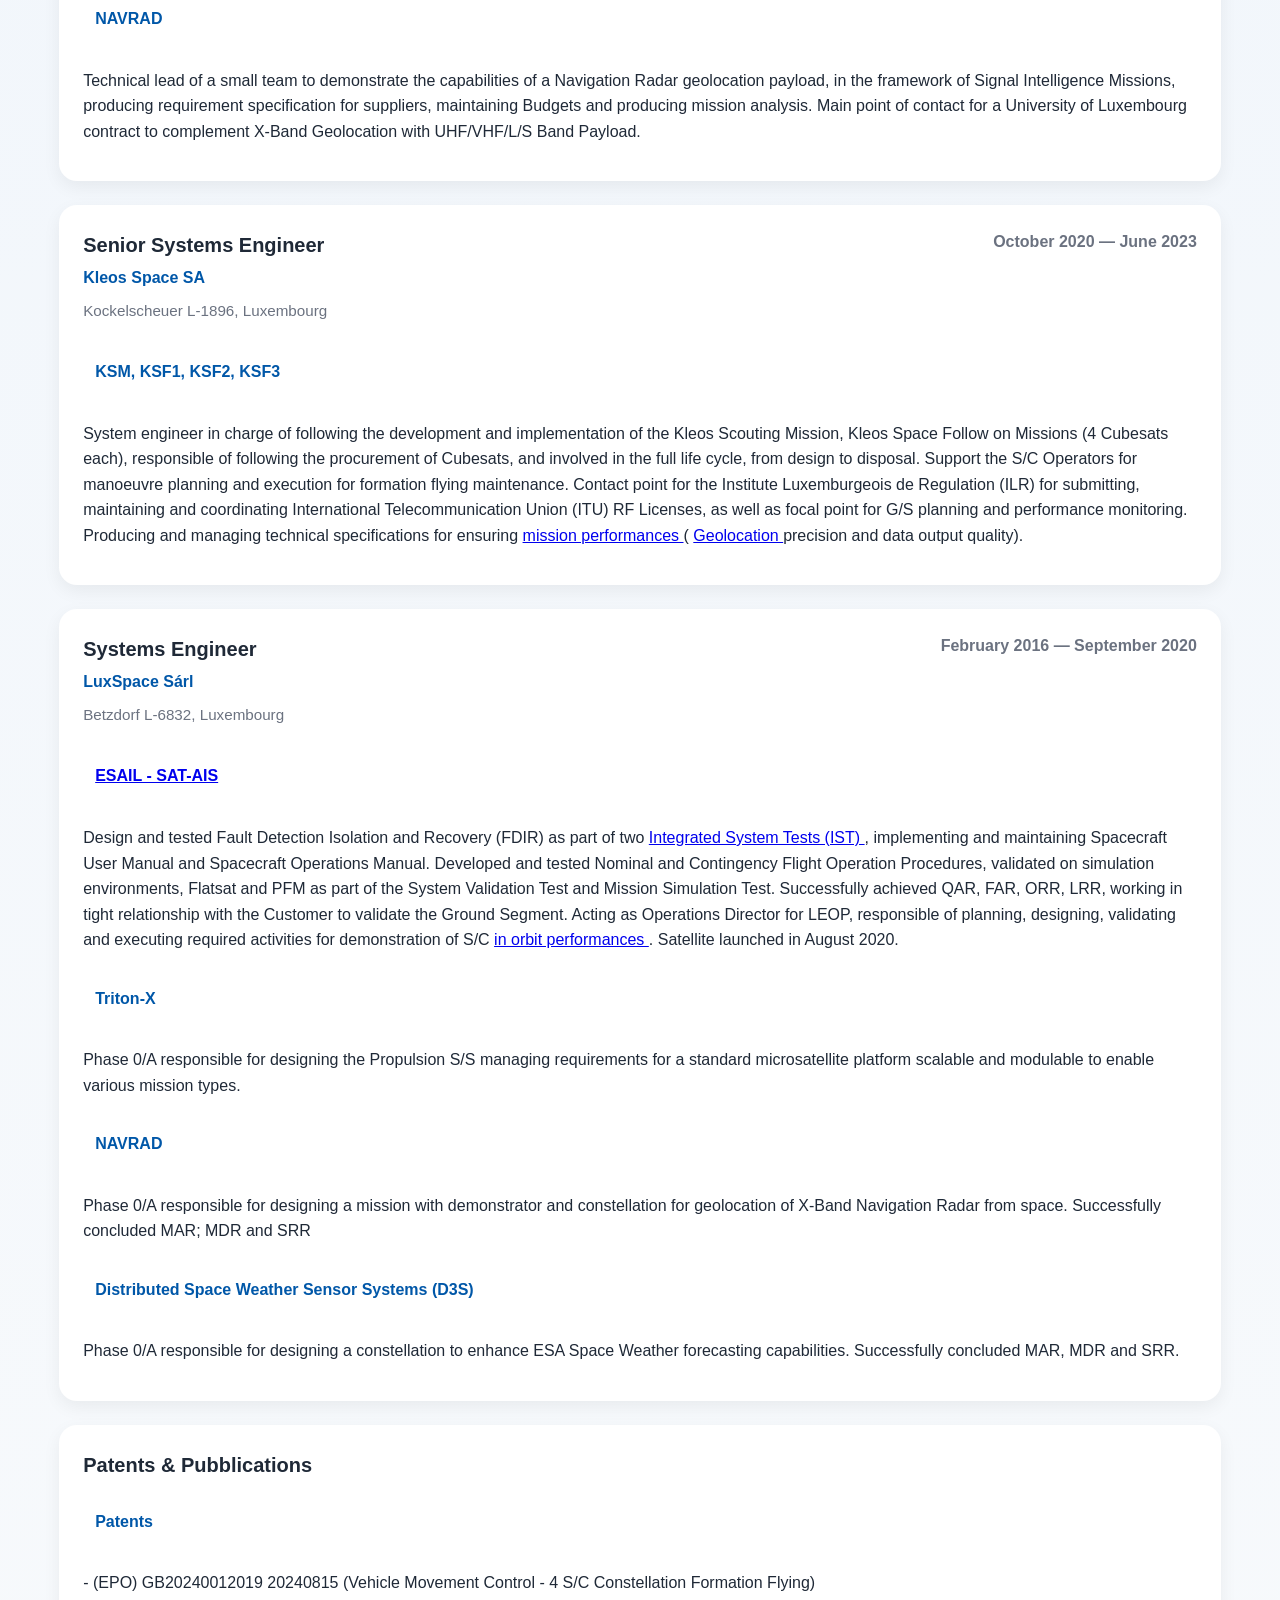
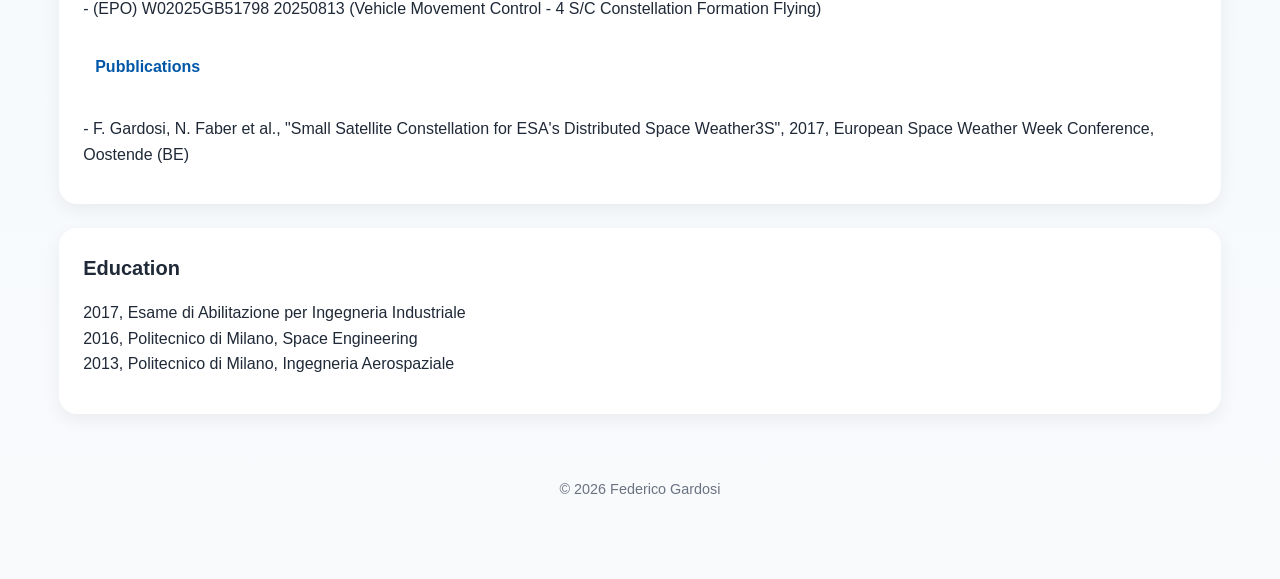
==== commit d0cf9607: "less is more part 1" ====
--- a/index.html
+++ b/index.html
@@ -77,14 +77,6 @@
                     Project Manager of the Oasis-1 Mission. Leading a project with 15+ people to develop and launch 2 12U Cubesats in Low Moon Orbit.
                     Target Launch Fall 2027. In charge of Planning activities, procurement activities, and preparation of monthly and quarterly
                     financial reports.<br>
-                    - Team Weekly Activities Planning <br>
-                    - Weekly Meeting with Customer <br>
-                    - Weekly Meetings with Finance <br>
-                    - Bi-Monthly Meetings with Suppliers <br>
-                    - NRB Meetings with Suppliers <br>
-                    - Schedule Maintenance <br>
-                    - Financial Report preparation <br>
-                    - Project Reviews preparation <br>
                 </p>
 
             </article>
@@ -115,18 +107,6 @@
                     concluded CDR, TRR and in progress of concluding the QR/PTR for the mission. Producing test specification, test reports,
                     Verification Control Documents and interfacing directly to the Customer for ensuring quality and timely delivery of the Satellite.
                     Launch scheduled in Q4 2026. <br>
-                    - Requirements Management (IBM DOORS) and VCD<br>
-                    - Project Reviews preparation <br>
-                    - Weekly Project Team Meetings <br>
-                    - Weekly Customer Meetings <br>
-                    - PFM Testing (SCOS-EGSE & TCL) <br>
-                    - Test Specification, Procedure, Report <br>
-                    - SE Team Sprint Planning <br>
-                    - NRB Meeting with Customer <br>
-                    - Flight Operation Procedure preparation and test (SVT)<br>
-                    - Weekly Meeting with Satellite Operators<br>
-                    - Spacecraft User Manual & Operations Manual<br>
-                    - Systems Budget Owner <br>
                 </p>
 
                 <div class="exp-project">
@@ -138,13 +118,6 @@
                     the Avionics, LuxSpace proprietary design and implementation, managing a technical team and interfacing with the Customer.
                     Successfully prepared, planned and performed the Integrated System Test for verification of Platform requirements relevant for
                     achieving the qualification of the Satellite Platform.<br>
-                    - Requirements Management (IBM DOORS) and VCD<br>
-                    - Project Reviews preparation <br>
-                    - Weekly Project Team Meetings <br>
-                    - Weekly Customer Meetings <br>
-                    - NRB Meeting with Customer <br>
-                    - Test Specification, Procedure, Report <br>
-                    - Systems Budget Owner <br>
                 </p>
 
                 <div class="exp-project">
@@ -155,11 +128,6 @@
                     Technical lead of a small team to demonstrate the capabilities of a Navigation Radar geolocation payload, in the framework of
                     Signal Intelligence Missions, producing requirement specification for suppliers, maintaining Budgets and producing mission analysis.
                     Main point of contact for a University of Luxembourg contract to complement X-Band Geolocation with UHF/VHF/L/S Band Payload.<br>
-                    - Systems Budget Owner <br>
-                    - Requirement Specification (IBM DOORS)<br>
-                    - Mission Analysis (STK, MATLAB, GMAT)<br>
-                    - Cooperation with Uni.lu for RF Geolocation Payload <br>
-                    - Production of ConOps <br>
                 </p>
 
             </article>
@@ -201,12 +169,6 @@
                         Geolocation
                     </a>
                     precision and data output quality).<br>
-                    - Cubesat Procurement - entire lifecycle<br>
-                    - Formation Flying Orbit Control Strategy (2 Patents) & Operation support <br>
-                    - ITU RF License Coordination<br>
-                    - Creation of SW for evaluation of ITU RF conflicts (MATLAB, JSON)<br>
-                    - Creation of coverage map of fleet and its data production (MATLAB)<br>
-                    - Internal Technical Requirement Specification <br>
                 </p>
 
             </article>
@@ -250,13 +212,6 @@
                     <a href="https://www.esa.int/Applications/Connectivity_and_Secure_Communications/ESAIL_captures_two_million_messages_from_ships_at_sea" target="_blank" rel="noopener noreferrer">
                     in orbit performances
                     </a>. Satellite launched in August 2020.<br>
-                    - FDIR Analysis and Design<br>
-                    - Test Specification, Procedure, Scripts and Report (SCOS-EGSE, TCL)<br>
-                    - Satellite User Manual & Operations Manual<br>
-                    - Weekly Meetings with team, customer and operators<br>
-                    - LEOP & Commisioning Plan, designed and executed.<br>
-                    - Flight Operation Procedures development and validation<br>
-                    - Mission Simulation Test and System Validation Test<br>
                 </p>
                 
                 <div class="exp-project">
@@ -266,10 +221,6 @@
                 <p class="exp-description">
                     Phase 0/A responsible for designing the Propulsion S/S managing requirements for a standard microsatellite platform
                     scalable and modulable to enable various mission types.<br>
-                    - Requirements Specification Production<br>
-                    - Preliminary discussion with Suppliers<br>
-                    - Mission Analysis <br>
-                    - Mentor of a student for Master Thesis on Triton-X OTV to enhance orbital coverage<br>
                 </p>
 
                 <div class="exp-project">
@@ -279,10 +230,6 @@
                 <p class="exp-description">
                     Phase 0/A responsible for designing a mission with demonstrator and constellation for geolocation of X-Band Navigation
                     Radar from space. Successfully concluded MAR; MDR and SRR<br>
-                    - Requirements Specification Production<br>
-                    - Review Preparation and execution <br>
-                    - Meeting with Customer<br>
-                    - Mission Analysis & Performances<br>
                 </p>
 
                 <div class="exp-project">
@@ -292,11 +239,6 @@
                 <p class="exp-description">
                     Phase 0/A responsible for designing a constellation to enhance ESA Space Weather forecasting capabilities.
                     Successfully concluded MAR, MDR and SRR.<br>
-                    - Requirements Specification Production<br>
-                    - Review Preparation and execution <br>
-                    - Preparation and execution of Workshop for Payload supplier to enhance scientific output of the mission. <br>
-                    - Phase 0/A results presented at European Space Weather Week 2017 in Oostende (BE).<br>
-                    - Mission Analysis & Performances<br>
                 </p>
 
             </article>
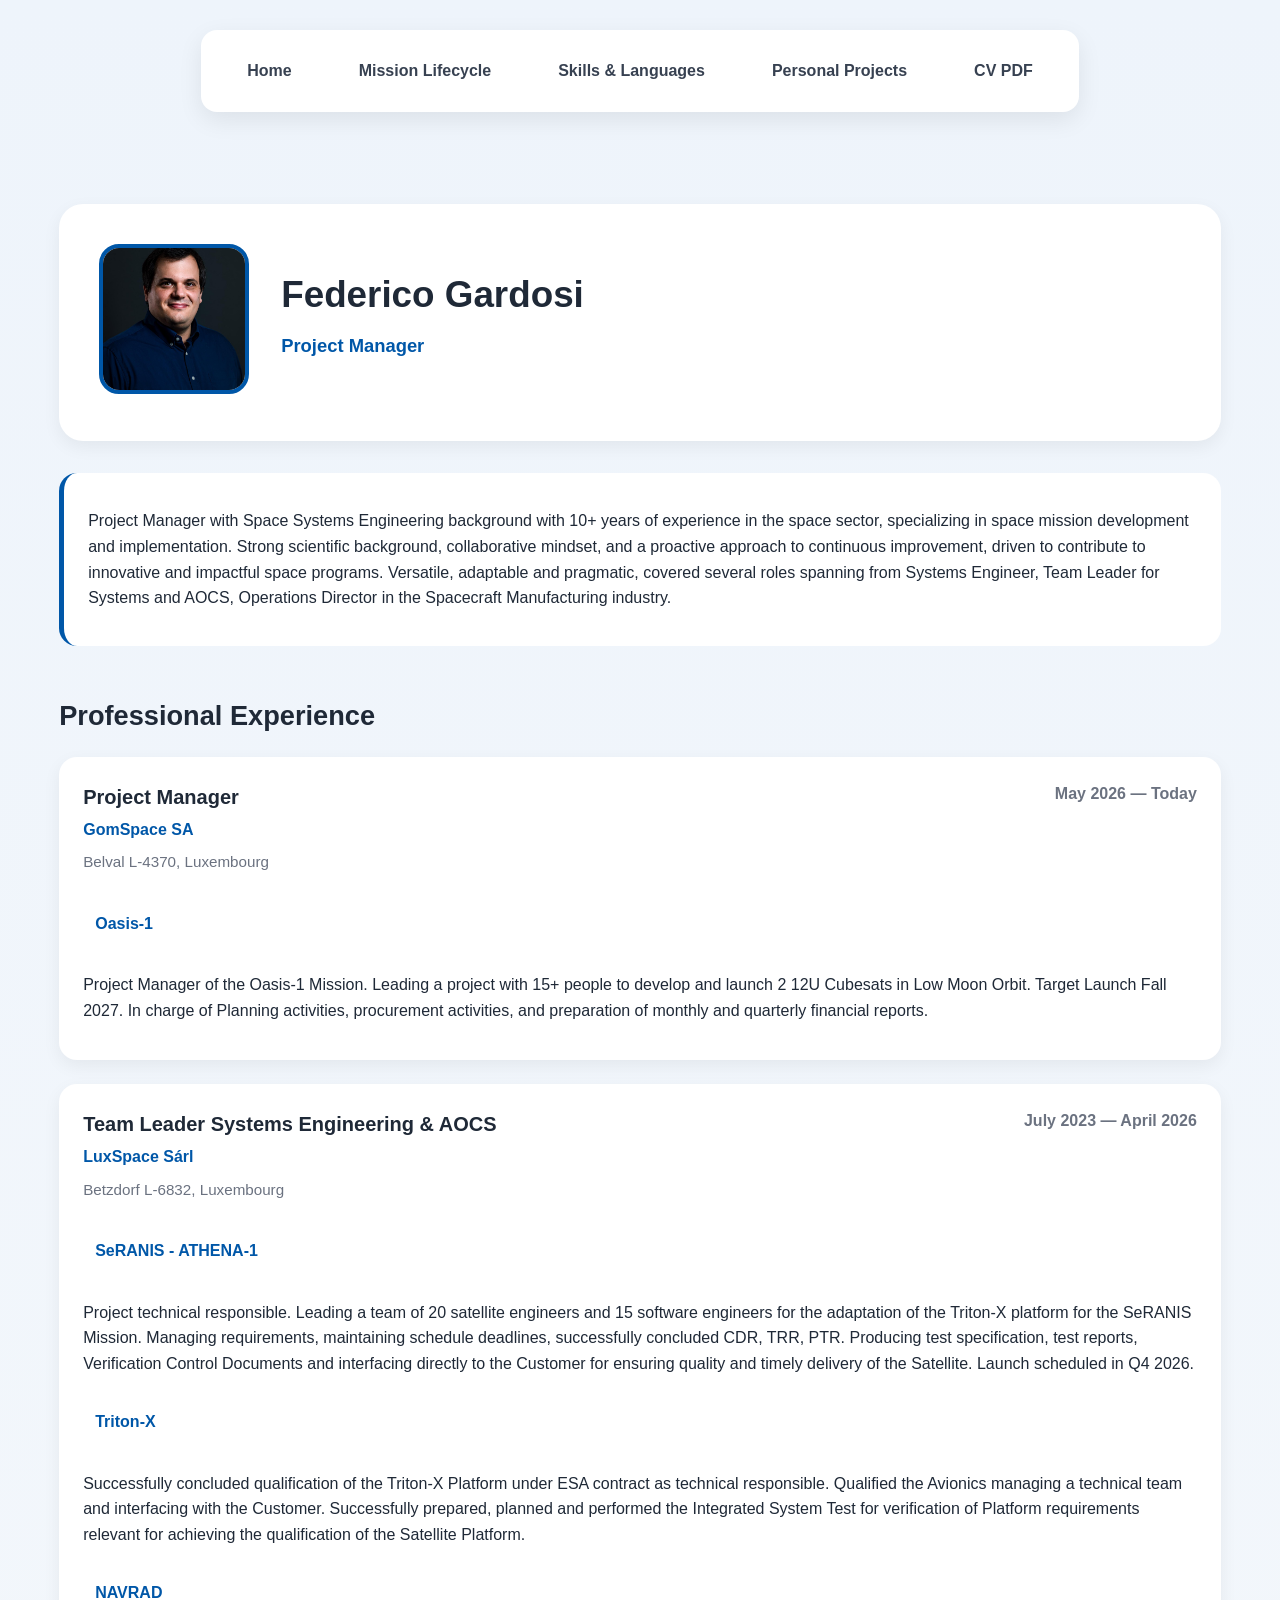
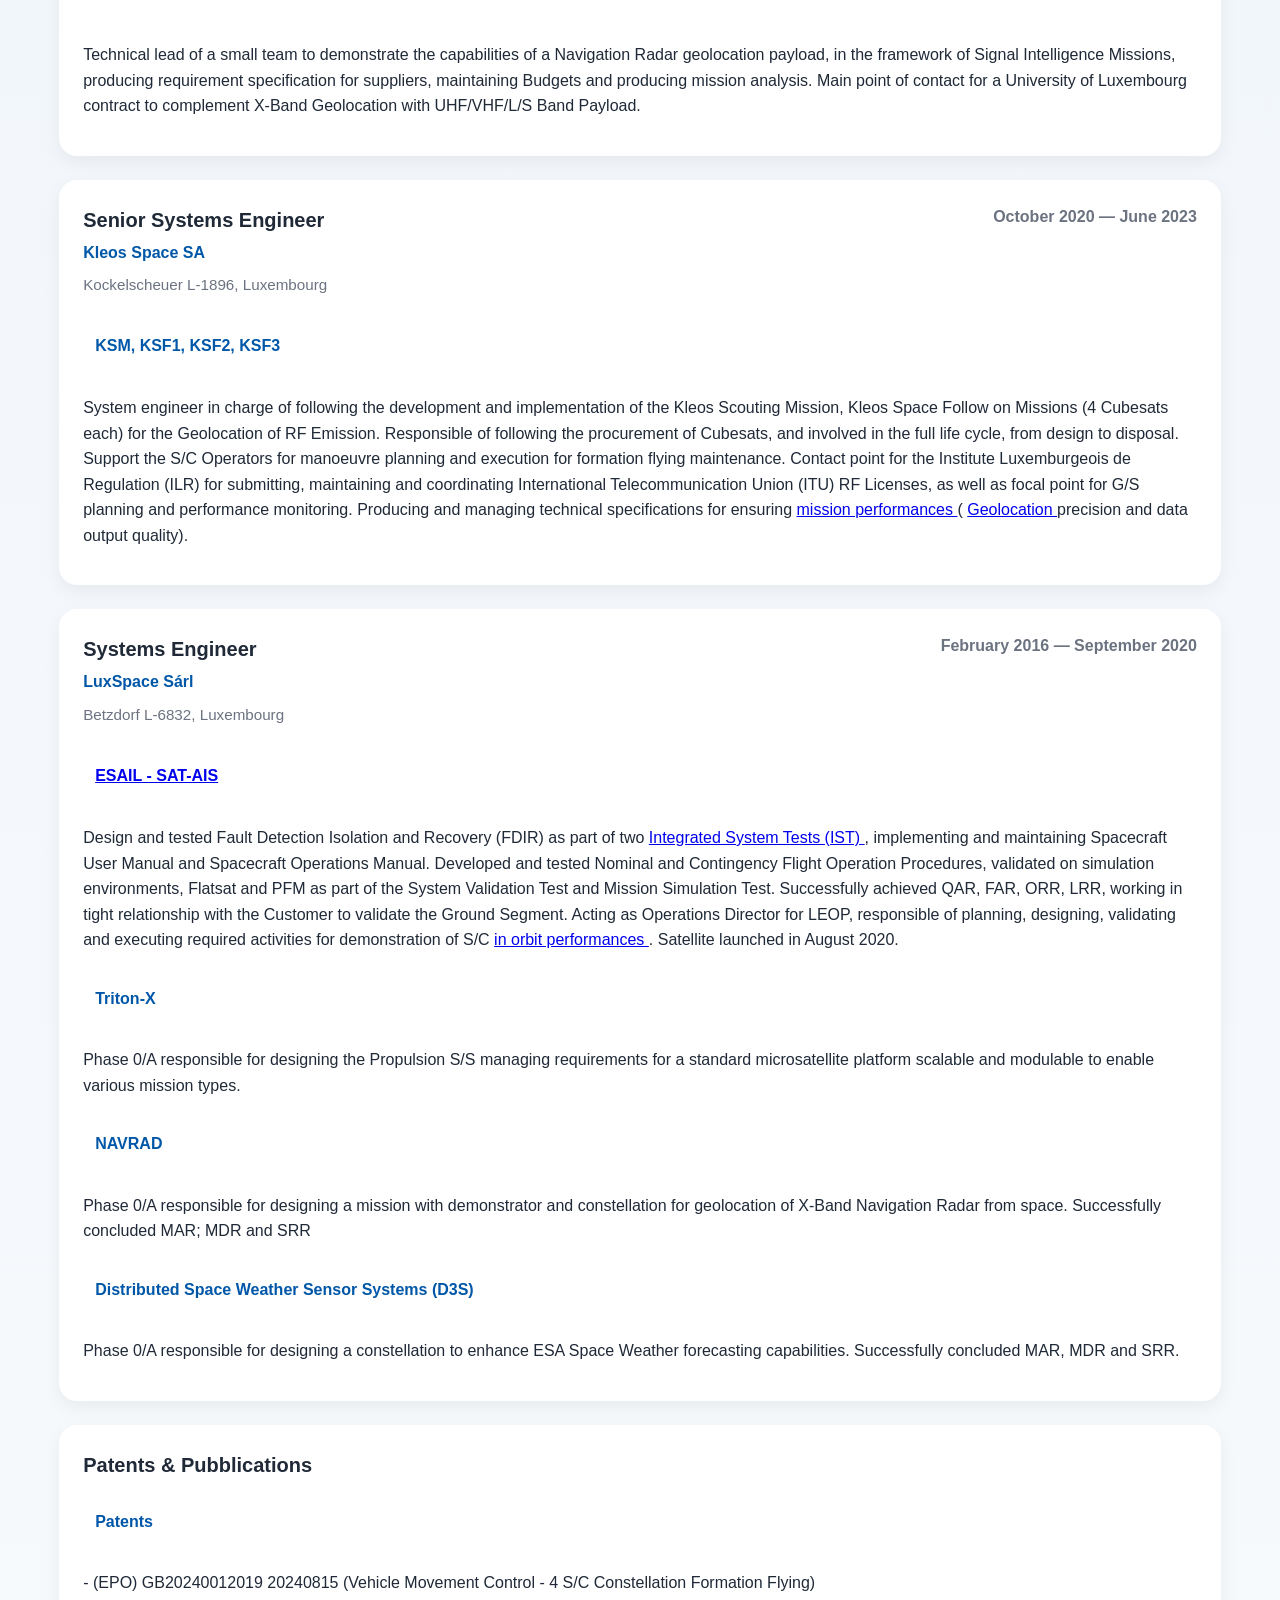
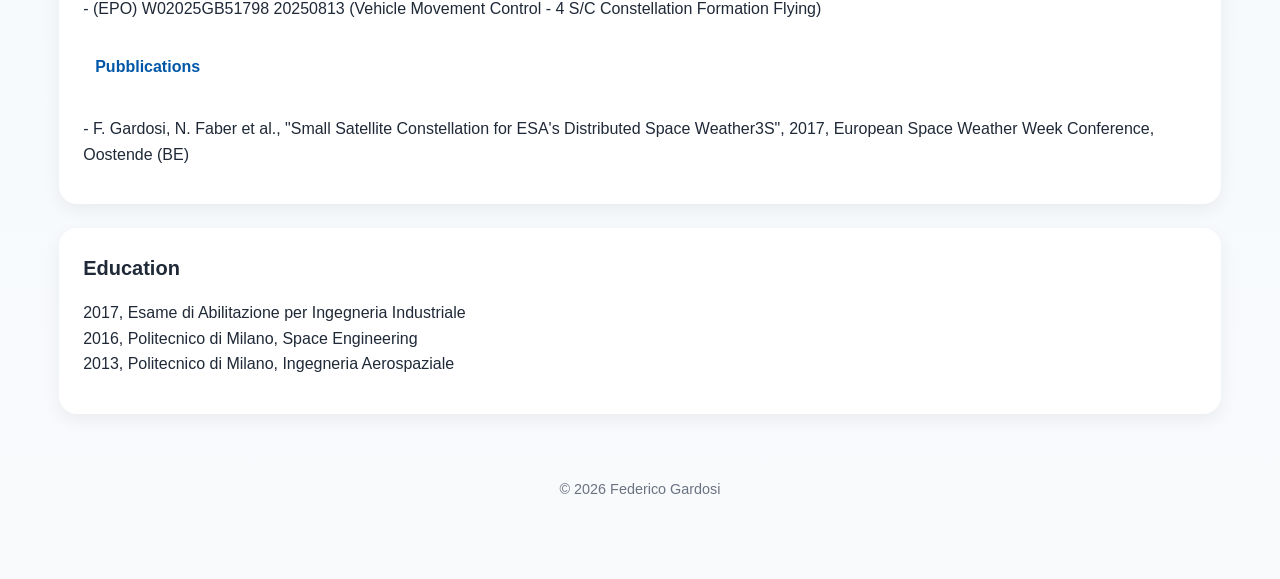
==== commit 72f76938: "less is more part 1" ====
--- a/index.html
+++ b/index.html
@@ -104,7 +104,7 @@
                 <p class="exp-description">
                     Project technical responsible. Leading a team of 20 satellite engineers and 15 software engineers for the adaptation
                     of the Triton-X platform for the SeRANIS Mission. Managing requirements, maintaining schedule deadlines, successfully
-                    concluded CDR, TRR and in progress of concluding the QR/PTR for the mission. Producing test specification, test reports,
+                    concluded CDR, TRR, PTR. Producing test specification, test reports,
                     Verification Control Documents and interfacing directly to the Customer for ensuring quality and timely delivery of the Satellite.
                     Launch scheduled in Q4 2026. <br>
                 </p>
@@ -115,7 +115,7 @@
 
                 <p class="exp-description">
                     Successfully concluded qualification of the Triton-X Platform under ESA contract as technical responsible. Qualified
-                    the Avionics, LuxSpace proprietary design and implementation, managing a technical team and interfacing with the Customer.
+                    the Avionics managing a technical team and interfacing with the Customer.
                     Successfully prepared, planned and performed the Integrated System Test for verification of Platform requirements relevant for
                     achieving the qualification of the Satellite Platform.<br>
                 </p>
@@ -154,7 +154,7 @@
 
                 <p class="exp-description">
                     System engineer in charge of following the development and implementation of the Kleos Scouting Mission,
-                    Kleos Space Follow on Missions (4 Cubesats each), responsible of following the procurement of Cubesats, and involved in
+                    Kleos Space Follow on Missions (4 Cubesats each) for the Geolocation of RF Emission. Responsible of following the procurement of Cubesats, and involved in
                     the full life cycle, from design to disposal.
                     
                     Support the S/C Operators for manoeuvre planning and execution for formation flying maintenance.
